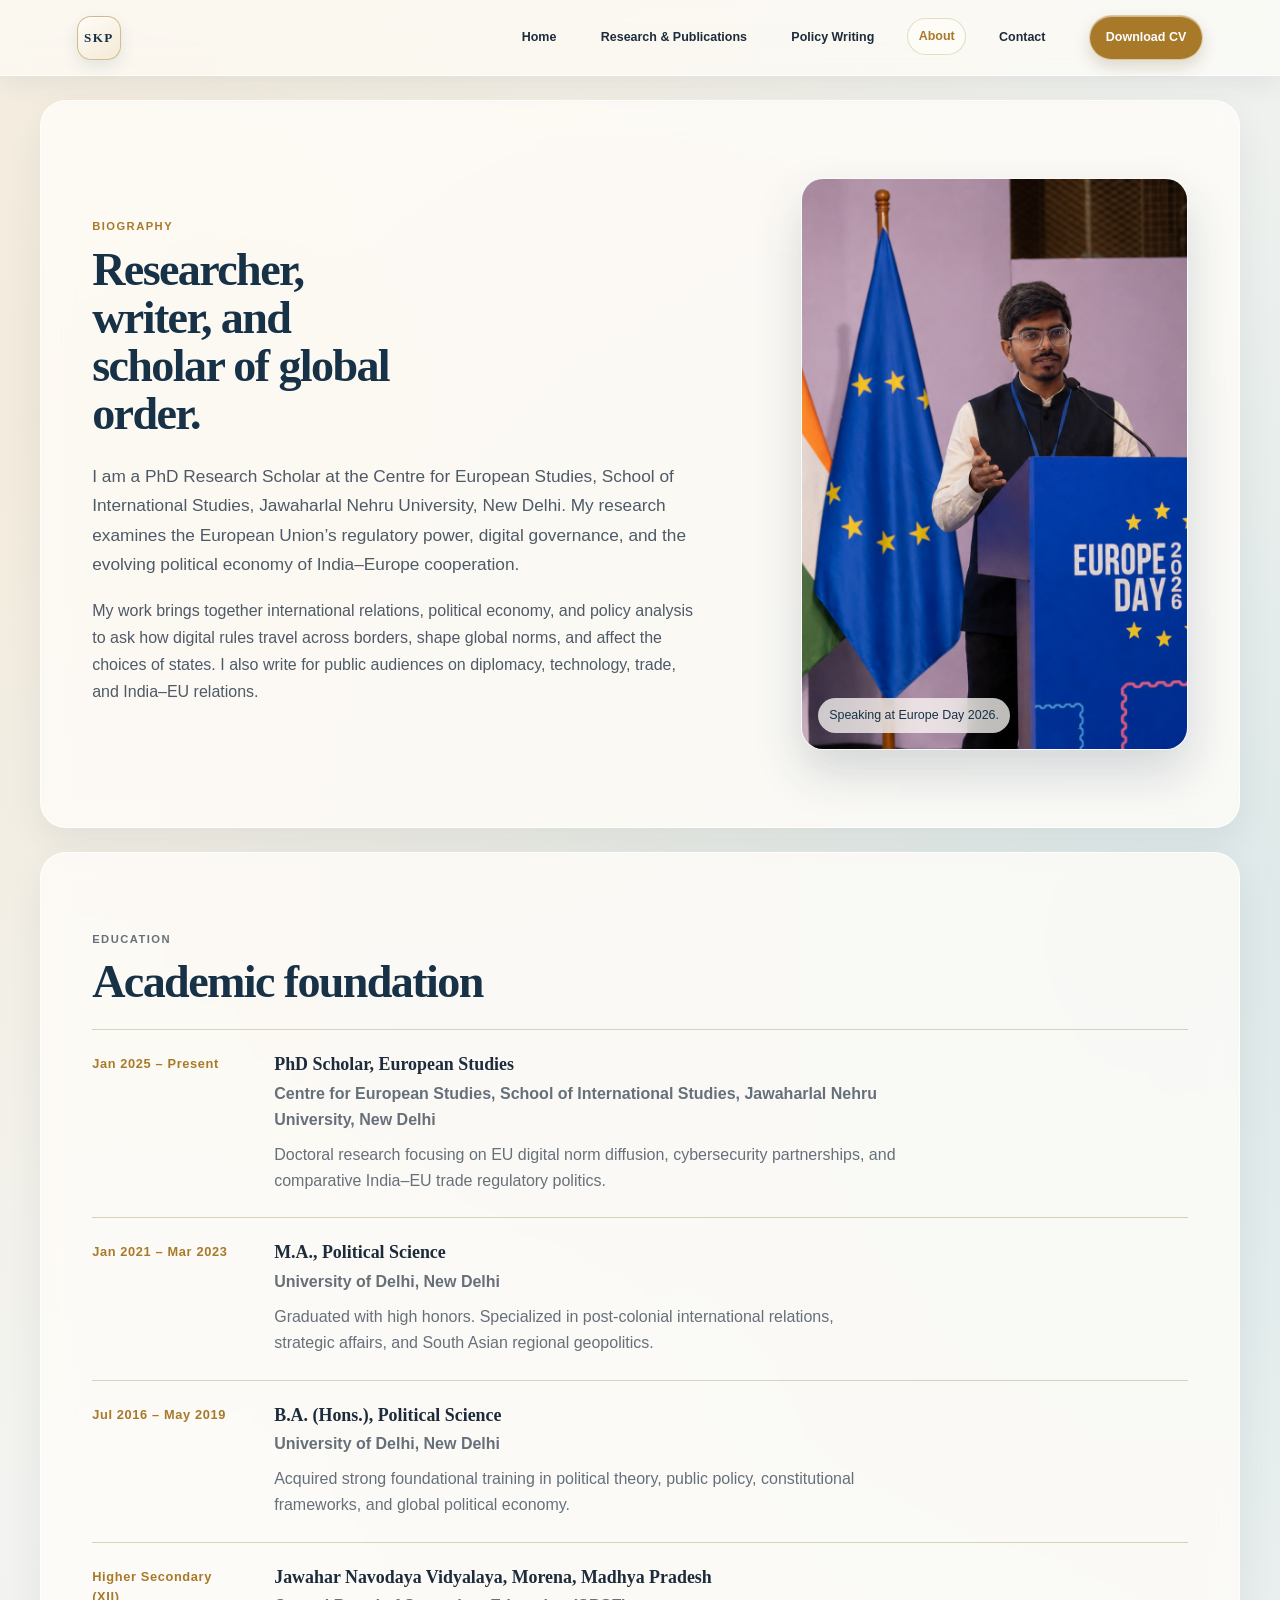
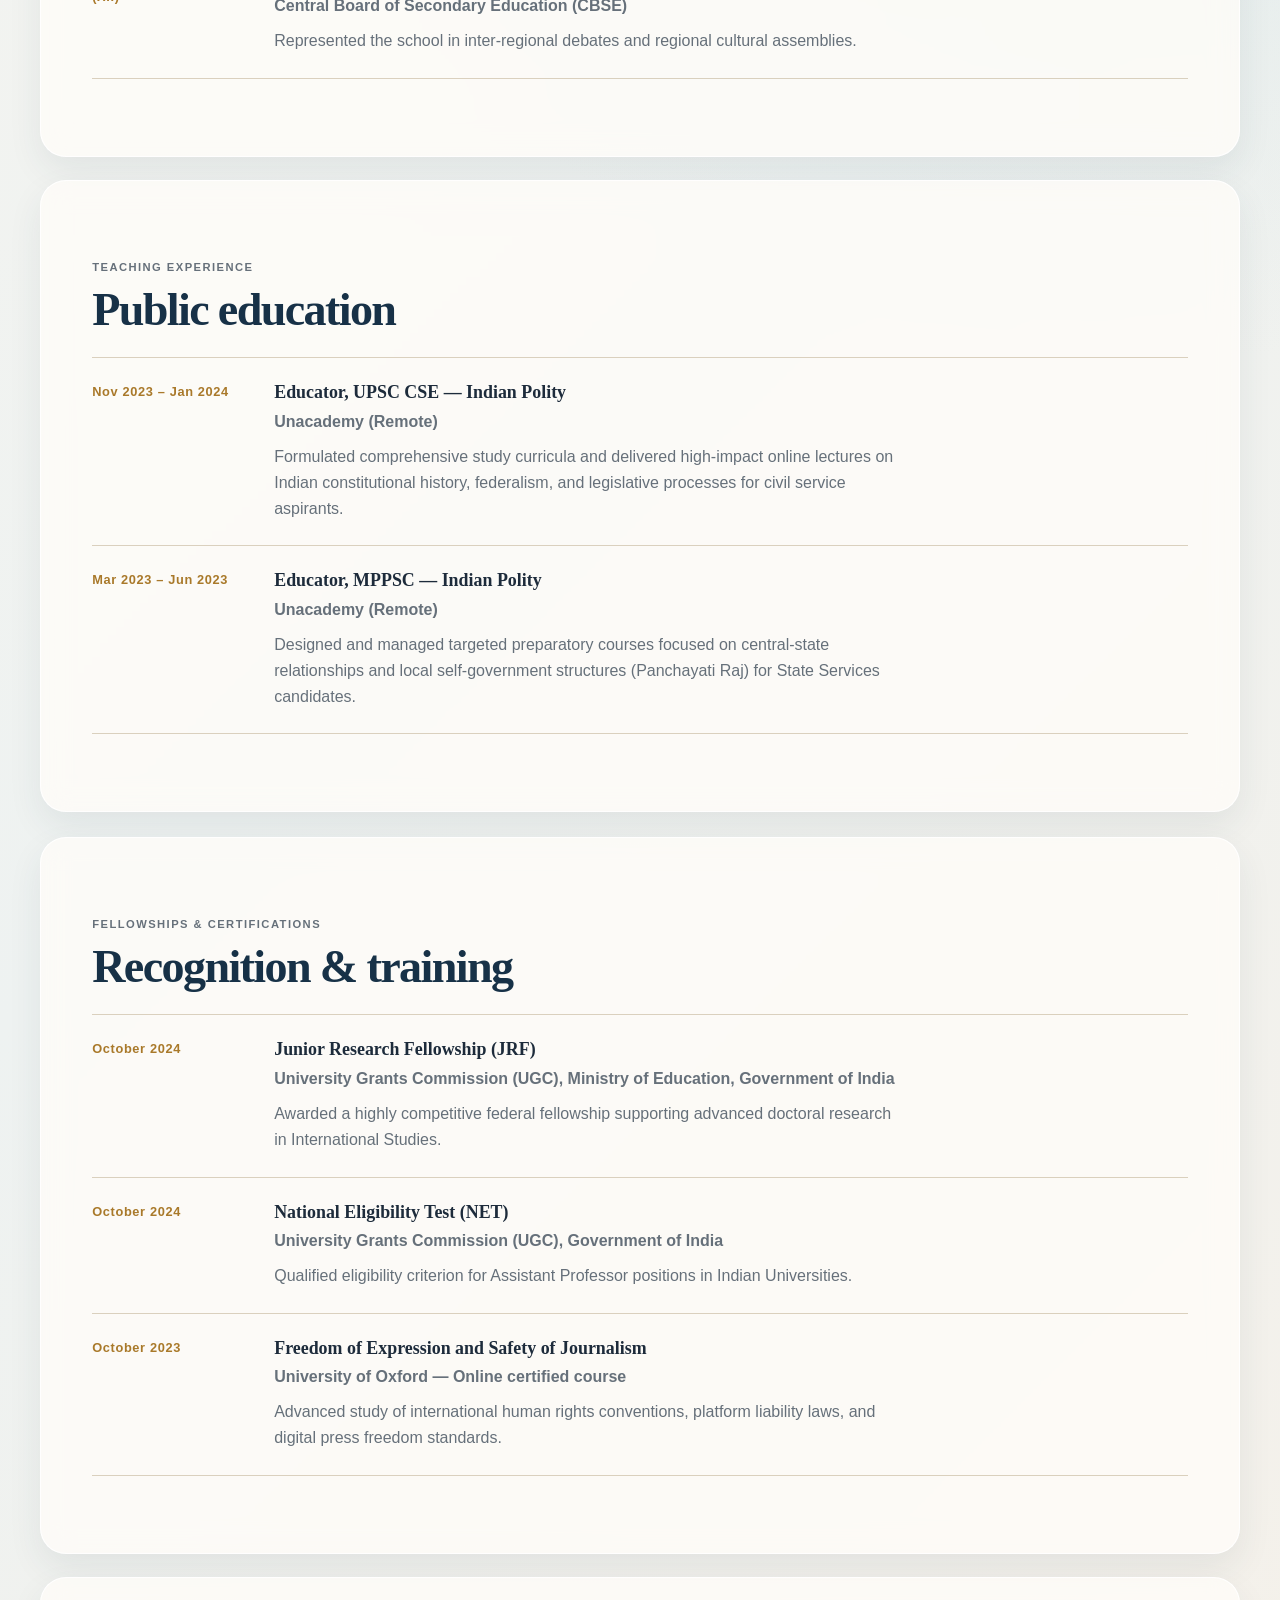
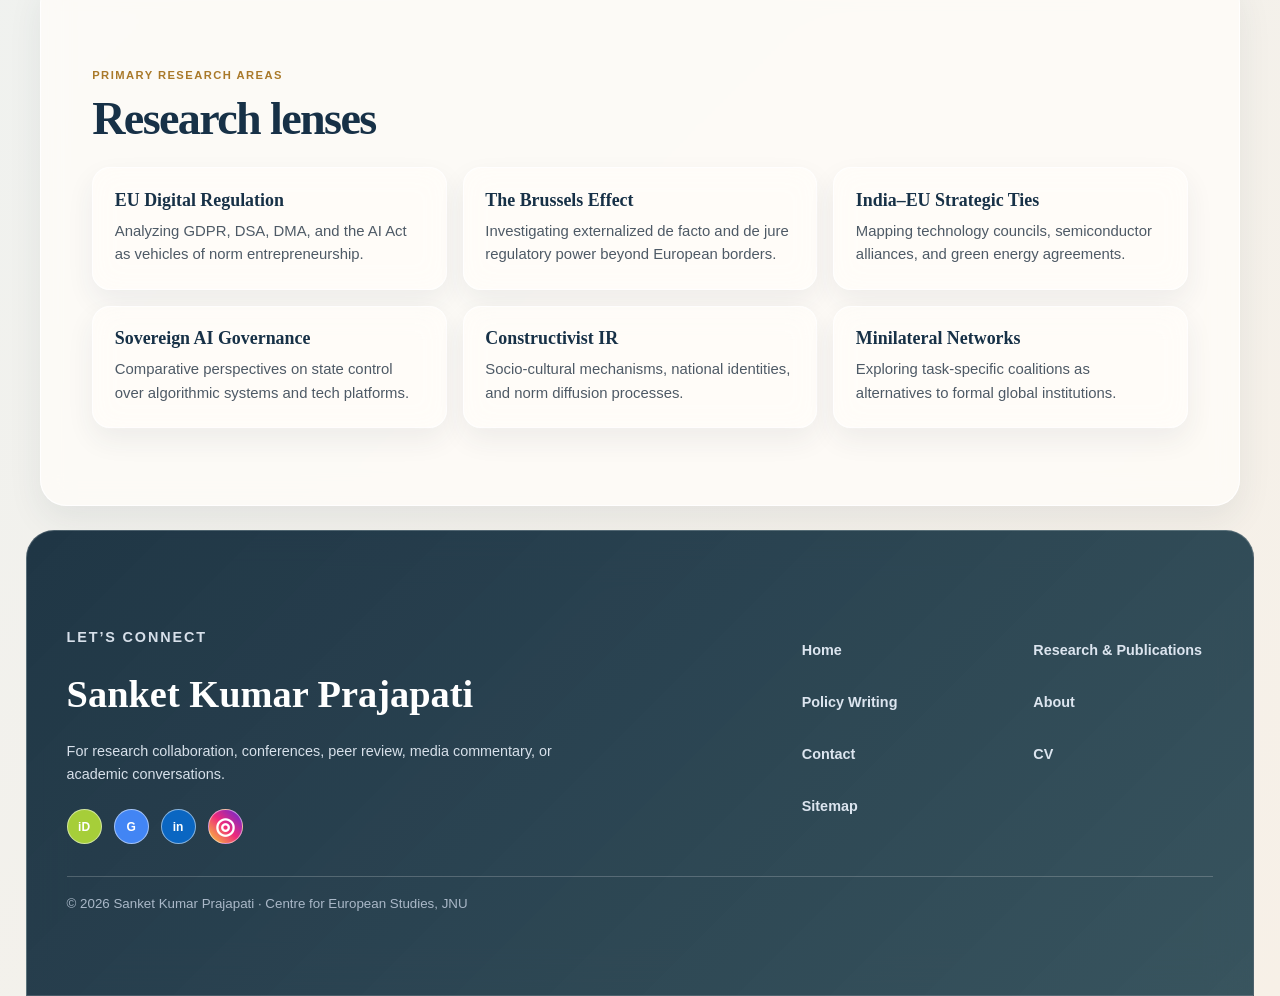
==== about.html @ c181a552 "Add files via upload" ====
<!doctype html>
<html lang="en"><head><meta charset="utf-8"><meta name="viewport" content="width=device-width,initial-scale=1"><title>About | Sanket Kumar Prajapati</title><meta name="description" content="Biography, education, teaching and fellowships of Sanket Kumar Prajapati, PhD Scholar at JNU."><link rel="stylesheet" href="styles.css"><link rel="stylesheet" href="enhancements.css"></head>
<body><header class="uni-nav"><a href="index.html" class="uni-brand brand-mark" aria-label="Sanket Kumar Prajapati home">SKP</a><nav><a href="index.html">Home</a><a href="research.html">Research &amp; Publications</a><a href="media.html">Policy Writing</a><a href="about.html" aria-current="page">About</a><a href="contact.html">Contact</a></nav><a class="gold-button" href="Sanket_Kumar_Prajapati_CV-3.docx">Download CV</a></header>
<main><section class="uni-section about-intro"><div><p class="eyebrow">Biography</p><h2>Researcher, writer, and scholar of global order.</h2><p class="lead">I am a PhD Research Scholar at the Centre for European Studies, School of International Studies, Jawaharlal Nehru University, New Delhi. My research examines the European Union’s regulatory power, digital governance, and the evolving political economy of India–Europe cooperation.</p><p>My work brings together international relations, political economy, and policy analysis to ask how digital rules travel across borders, shape global norms, and affect the choices of states. I also write for public audiences on diplomacy, technology, trade, and India–EU relations.</p></div><figure class="about-speaking-photo"><img src="assets/sanket-europe-day-2026.png" alt="Sanket Kumar Prajapati speaking at Europe Day 2026"><figcaption>Speaking at Europe Day 2026.</figcaption></figure></section>
<section class="uni-section cv-timeline"><p class="eyebrow">Education</p><h2>Academic foundation</h2><article><span>Jan 2025 – Present</span><div><h3>PhD Scholar, European Studies</h3><p><strong>Centre for European Studies, School of International Studies, Jawaharlal Nehru University, New Delhi</strong></p><p>Doctoral research focusing on EU digital norm diffusion, cybersecurity partnerships, and comparative India–EU trade regulatory politics.</p></div></article><article><span>Jan 2021 – Mar 2023</span><div><h3>M.A., Political Science</h3><p><strong>University of Delhi, New Delhi</strong></p><p>Graduated with high honors. Specialized in post-colonial international relations, strategic affairs, and South Asian regional geopolitics.</p></div></article><article><span>Jul 2016 – May 2019</span><div><h3>B.A. (Hons.), Political Science</h3><p><strong>University of Delhi, New Delhi</strong></p><p>Acquired strong foundational training in political theory, public policy, constitutional frameworks, and global political economy.</p></div></article><article><span>Higher Secondary (XII)</span><div><h3>Jawahar Navodaya Vidyalaya, Morena, Madhya Pradesh</h3><p><strong>Central Board of Secondary Education (CBSE)</strong></p><p>Represented the school in inter-regional debates and regional cultural assemblies.</p></div></article></section>
<section class="uni-section cv-timeline"><p class="eyebrow">Teaching experience</p><h2>Public education</h2><article><span>Nov 2023 – Jan 2024</span><div><h3>Educator, UPSC CSE — Indian Polity</h3><p><strong>Unacademy (Remote)</strong></p><p>Formulated comprehensive study curricula and delivered high-impact online lectures on Indian constitutional history, federalism, and legislative processes for civil service aspirants.</p></div></article><article><span>Mar 2023 – Jun 2023</span><div><h3>Educator, MPPSC — Indian Polity</h3><p><strong>Unacademy (Remote)</strong></p><p>Designed and managed targeted preparatory courses focused on central-state relationships and local self-government structures (Panchayati Raj) for State Services candidates.</p></div></article></section>
<section class="uni-section cv-timeline"><p class="eyebrow">Fellowships &amp; certifications</p><h2>Recognition &amp; training</h2><article><span>October 2024</span><div><h3>Junior Research Fellowship (JRF)</h3><p><strong>University Grants Commission (UGC), Ministry of Education, Government of India</strong></p><p>Awarded a highly competitive federal fellowship supporting advanced doctoral research in International Studies.</p></div></article><article><span>October 2024</span><div><h3>National Eligibility Test (NET)</h3><p><strong>University Grants Commission (UGC), Government of India</strong></p><p>Qualified eligibility criterion for Assistant Professor positions in Indian Universities.</p></div></article><article><span>October 2023</span><div><h3>Freedom of Expression and Safety of Journalism</h3><p><strong>University of Oxford — Online certified course</strong></p><p>Advanced study of international human rights conventions, platform liability laws, and digital press freedom standards.</p></div></article></section>
<section class="uni-section"><p class="eyebrow">Primary research areas</p><h2>Research lenses</h2><div class="research-area-grid"><article><h3>EU Digital Regulation</h3><p>Analyzing GDPR, DSA, DMA, and the AI Act as vehicles of norm entrepreneurship.</p></article><article><h3>The Brussels Effect</h3><p>Investigating externalized de facto and de jure regulatory power beyond European borders.</p></article><article><h3>India–EU Strategic Ties</h3><p>Mapping technology councils, semiconductor alliances, and green energy agreements.</p></article><article><h3>Sovereign AI Governance</h3><p>Comparative perspectives on state control over algorithmic systems and tech platforms.</p></article><article><h3>Constructivist IR</h3><p>Socio-cultural mechanisms, national identities, and norm diffusion processes.</p></article><article><h3>Minilateral Networks</h3><p>Exploring task-specific coalitions as alternatives to formal global institutions.</p></article></div></section></main>
<footer class="academic-footer"><div class="footer-layout"><div><p class="eyebrow">Let’s connect</p><h2>Sanket Kumar Prajapati</h2><p>For research collaboration, conferences, peer review, media commentary, or academic conversations.</p><div class="social-icons"><a class="orcid" href="https://orcid.org/0009-0006-2524-7685" aria-label="ORCID">iD</a><a class="scholar" href="https://scholar.google.com/citations?user=kN_yoHwAAAAJ&amp;hl=en" aria-label="Google Scholar">G</a><a class="linkedin" href="https://in.linkedin.com/in/sanketkumarprajapati" aria-label="LinkedIn">in</a><a class="instagram" href="https://www.instagram.com/sk26_sanket/" aria-label="Instagram">◎</a></div></div><nav class="footer-links"><a href="index.html">Home</a><a href="research.html">Research &amp; Publications</a><a href="media.html">Policy Writing</a><a href="about.html">About</a><a href="contact.html">Contact</a><a href="Sanket_Kumar_Prajapati_CV-3.docx">CV</a><a href="research.html#journal-articles">Sitemap</a></nav></div><small>© 2026 Sanket Kumar Prajapati · Centre for European Studies, JNU</small></footer>
</body></html>
---- styles.css ----
:root{--navy:#102742;--navy-deep:#0b1b2e;--ink:#15243a;--muted:#596575;--paper:#f5f5f2;--white:#fff;--gold:#b68a3d;--line:#d9d9d5}*{box-sizing:border-box}html{scroll-behavior:smooth}body{margin:0;background:var(--paper);color:var(--ink);font:16px/1.55 Inter,"Source Sans 3",Arial,sans-serif}a{color:inherit;text-decoration:none}.uni-nav{height:76px;padding:0 clamp(1.25rem,6vw,6rem);display:flex;align-items:center;gap:2rem;background:var(--navy);color:#fff}.uni-nav nav{display:flex;gap:1.35rem;margin-left:auto}.uni-nav nav a{font-size:.78rem;font-weight:700}.uni-nav nav a[aria-current=page],.uni-nav nav a:hover{color:#d6b873}.uni-brand{font:1.05rem Georgia,serif}.uni-brand b{color:#d6b873}.gold-button{display:inline-flex;align-items:center;justify-content:center;background:var(--gold);color:#fff!important;padding:.72rem 1rem;font-size:.78rem;font-weight:800;text-decoration:none}.uni-hero{min-height:580px;padding:clamp(3rem,8vw,7rem) clamp(1.25rem,11vw,12rem);display:flex;align-items:center;justify-content:flex-end;color:#fff;background-image:linear-gradient(90deg,rgba(10,27,46,.08) 0%,rgba(10,27,46,.24) 38%,rgba(10,27,46,.9) 63%,var(--navy) 100%),url('assets/sanket-hero-ui.png');background-position:left center;background-size:cover;background-repeat:no-repeat}.uni-hero-copy{width:min(47%,600px);margin-left:auto}.eyebrow{color:var(--gold);font-size:.68rem;font-weight:800;letter-spacing:.14em;text-transform:uppercase}.uni-hero h1,.uni-section h2,.academic-footer h2{font-family:Georgia,"Merriweather",serif}.uni-hero h1{font-size:clamp(3rem,7vw,6rem);line-height:.9;letter-spacing:-.06em;margin:.8rem 0}.uni-hero h1 em{color:#d6b873;font-weight:400}.uni-hero .role{color:#d9e4ed;font:1.25rem Georgia,serif;margin:0 0 1rem}.uni-hero-copy>p:last-of-type{font-size:1.06rem;line-height:1.7;color:#f1f4f7}.plain-link{align-self:center;margin-left:1rem;font-size:.84rem;font-weight:700}.priority-work{max-width:1200px;margin:-2.5rem auto 0;position:relative;z-index:2;display:grid;grid-template-columns:repeat(3,1fr);background:#fff;box-shadow:0 14px 35px rgba(16,39,66,.15)}.priority-work article{padding:1.6rem;border-right:1px solid #ddd}.priority-work article:last-child{border:0}.priority-work p{margin:0;color:var(--gold);font-size:.68rem;font-weight:800;text-transform:uppercase;letter-spacing:.1em}.priority-work h2{font:500 1.35rem/1.12 Georgia,serif;margin:.65rem 0}.priority-work span{display:block;color:var(--muted);font-size:.85rem}.priority-work a{display:inline-block;margin-top:1.1rem;color:var(--navy);font-size:.8rem;font-weight:800}.logo-strip{overflow:hidden;padding:3.5rem max(2rem,calc((100vw - 1200px)/2));background:#f4f2ec;border-bottom:1px solid var(--line)}.logo-track{display:flex;width:max-content;animation:logo-slide 28s linear infinite}.logo-track:hover,.news-scroll:hover,.writing-scroll:hover{animation-play-state:paused}.logo-set{display:flex;align-items:center;gap:4rem;padding-right:4rem}.logo-set img{display:block;width:155px;height:58px;object-fit:contain;background:#fff;padding:.5rem .8rem;filter:none}.logo-set img[src*="jansatta"]{object-fit:cover;object-position:center;height:58px}.uni-section{max-width:1200px;margin:auto;padding:6rem 2rem;border-bottom:1px solid var(--line)}.uni-section h2{font-size:clamp(2rem,4vw,3.3rem);line-height:1;margin:.6rem 0 1.5rem}.lead{max-width:65ch;font-size:1.05rem;line-height:1.75;color:var(--muted)}.research-profile,.research-layout{display:grid;grid-template-columns:minmax(250px,.85fr) minmax(0,1.15fr);gap:4rem;align-items:start}.profile-heading h2,.research-layout h2,.about-intro h2{max-width:13ch}.tags{display:flex;flex-wrap:wrap;gap:.5rem;margin-top:1.4rem}.tags span{padding:.45rem .7rem;background:#fff;border:1px solid var(--line);font-size:.78rem}.book-feature{display:grid;grid-template-columns:minmax(260px,390px) minmax(0,1fr);gap:clamp(3rem,8vw,10rem);align-items:center;padding:6rem max(2rem,calc((100vw - 1200px)/2));background:#143c35;color:#fbf7ed}.book-feature img{width:100%;max-height:610px;object-fit:cover;box-shadow:0 22px 40px rgba(0,0,0,.35)}.book-feature h2{font:400 clamp(3.4rem,7vw,7rem)/.85 Georgia,serif;letter-spacing:-.06em;margin:.7rem 0 1.1rem}.book-feature p:not(.eyebrow){max-width:640px;color:#dbe5de;font-size:1.05rem;line-height:1.7}.book-feature .book-subtitle{font:italic 1.6rem/1.3 Georgia,serif;color:#dfbb68}.impact-band{padding:5rem max(2rem,calc((100vw - 1200px)/2));background:var(--navy);color:#fff}.impact-band>div{display:grid;grid-template-columns:repeat(4,auto 1fr);gap:.3rem 1.1rem;align-items:baseline;margin-top:1.7rem}.impact-band strong{font:400 3rem Georgia,serif;color:#d6b873}.impact-band span{font-size:.82rem;color:#dce5ef}.impact-band small{display:block;margin-top:1rem;color:#aab8c8}.news{border-top:1px solid var(--line)}.news p{padding:1rem 0;border-bottom:1px solid var(--line);margin:0;color:#536172}.news b,.news-scroll b{color:var(--gold);font-size:.76rem;letter-spacing:.08em;text-transform:uppercase}.news-scroll{display:flex;gap:5rem;overflow:hidden;white-space:nowrap;animation:news-slide 36s linear infinite;border-top:1px solid var(--line);border-bottom:1px solid var(--line)}.news-scroll>div{display:flex;gap:4rem;flex:none}.news-scroll p{padding:1.2rem 0;margin:0;color:#536172}.writing-grid{display:grid;grid-template-columns:repeat(3,1fr);gap:1.2rem}.writing-grid a{display:block;background:#fff;color:var(--ink);padding-bottom:1.2rem}.writing-grid img{width:100%;height:185px;object-fit:cover}.writing-grid small{display:block;margin:1rem 1rem 0;color:var(--gold);font-size:.68rem;font-weight:800;text-transform:uppercase}.writing-grid h3{font:500 1.25rem/1.15 Georgia,serif;margin:.45rem 1rem 1.2rem}.writing-grid>a span{display:block;margin:0 1rem;color:#a67524;font-size:.78rem;font-weight:800}.writing-scroll{display:flex;gap:1.2rem;overflow:hidden;animation:writing-slide 45s linear infinite}.writing-scroll>.writing-grid{min-width:calc(100vw - max(4rem,calc((100vw - 1200px))));flex:none}.research-cards,.experience-grid{display:grid;grid-template-columns:repeat(4,1fr);gap:1rem}.research-cards article,.experience-grid article{padding:1.5rem;background:#fff;border-top:3px solid var(--gold);box-shadow:0 5px 14px rgba(16,39,66,.07)}.research-cards h3,.experience-grid strong{font:600 1.08rem Georgia,serif}.research-cards p,.experience-grid p{color:var(--muted);line-height:1.55}.research-layout h3{margin:2rem 0 .8rem}.publication{padding:2.1rem 0;border-top:1px solid #bbc3cb}.publication:last-child{border-bottom:1px solid #bbc3cb}.publication h3{font:500 clamp(1.35rem,2.5vw,2rem)/1.18 Georgia,serif;margin:.3rem 0 .7rem;color:var(--navy)}.pub-type{margin:0;color:#a67524;font-size:.72rem;font-weight:800;letter-spacing:.11em;text-transform:uppercase}.publication-meta{font-weight:700;color:#384c61}.publication p{line-height:1.6}.publication a{color:#0d5771;font-weight:800}.publication summary{cursor:pointer;color:var(--navy);font-weight:800}.publication details p{max-width:75ch;color:#526171}.citation-copy{margin-top:.7rem;padding:.62rem .9rem;border:1px solid var(--navy);background:transparent;color:var(--navy);font:800 .72rem Inter,Arial,sans-serif;letter-spacing:.06em;text-transform:uppercase;cursor:pointer}.citation-copy:hover{background:var(--navy);color:#fff}.invitation{padding:4.5rem max(2rem,calc((100vw - 1200px)/2));background:var(--navy);color:#fff}.invitation h2{max-width:750px;font:400 clamp(2.1rem,4vw,4rem)/1 Georgia,serif;margin:.5rem 0 1.6rem}.media-portfolio .writing-grid a{border:1px solid #d8dfe6}.about-intro{display:grid;grid-template-columns:1.25fr .75fr;gap:4rem;align-items:center}.about-intro img{width:100%;height:420px;object-fit:cover;object-position:32% center;background:var(--navy)}.about-intro p:not(.eyebrow){max-width:68ch;color:var(--muted);line-height:1.7}.academic-footer{padding:5rem max(2rem,calc((100vw - 1200px)/2));background:var(--navy-deep);color:#fff}.academic-footer h2{font-size:2.2rem;margin:.5rem 0}.academic-footer p{max-width:65ch;color:#d7e0ea}.academic-footer a{color:#d6b873}.academic-footer small{display:block;margin-top:2rem;padding-top:1rem;border-top:1px solid rgba(255,255,255,.2);color:#aab8c8}.footer-layout{display:flex;justify-content:space-between;gap:5rem}.footer-layout>div{max-width:600px}.footer-links{display:grid;grid-template-columns:repeat(2,minmax(120px,1fr));gap:.7rem 2.5rem;align-content:start;padding-top:1.2rem}.footer-links a{font-weight:700;color:#dce5ef}.social-icons{display:flex;gap:.75rem;margin-top:1.4rem}.social-icons a{display:grid;place-items:center;width:35px;height:35px;border:1px solid rgba(255,255,255,.5);border-radius:50%;font:800 .75rem/1 Arial,sans-serif;color:#fff;text-decoration:none}.social-icons .orcid{background:#a6ce39}.social-icons .scholar{background:#4285f4}.social-icons .linkedin{background:#0a66c2}.social-icons .instagram{background:linear-gradient(45deg,#f9ce34,#ee2a7b,#6228d7);font-size:1.45rem}@keyframes logo-slide{to{transform:translateX(-50%)}}@keyframes news-slide{to{transform:translateX(-50%)}}@keyframes writing-slide{to{transform:translateX(-50%)}}@media(max-width:760px){.uni-nav{padding:0 1rem}.uni-nav nav{display:none}.uni-nav .gold-button{margin-left:auto}.uni-hero{min-height:650px;padding:3rem 1.5rem;background-position:22% center;background-image:linear-gradient(90deg,rgba(10,27,46,.4),rgba(10,27,46,.88)),url('assets/sanket-hero-ui.png')}.uni-hero-copy{width:100%;margin:0}.uni-hero h1{font-size:3.2rem}.priority-work{margin:0;display:block}.priority-work article{border-right:0;border-bottom:1px solid #ddd}.logo-strip{padding:2.5rem 1.5rem}.logo-set{gap:2.2rem;padding-right:2.2rem}.logo-set img{width:130px}.uni-section{padding:4rem 1.5rem}.research-profile,.research-layout,.about-intro{grid-template-columns:1fr;gap:2rem}.book-feature{grid-template-columns:1fr;padding:4rem 1.5rem;gap:2.5rem}.book-feature img{max-height:500px;width:min(320px,100%)}.book-feature h2{font-size:3.6rem}.impact-band{padding:4rem 1.5rem}.impact-band>div{grid-template-columns:auto 1fr;gap:.5rem 1rem}.writing-scroll>.writing-grid{min-width:900px}.writing-grid{grid-template-columns:repeat(3,280px)}.news-scroll{gap:2rem}.news-scroll>div{gap:2rem}.research-cards,.experience-grid{grid-template-columns:1fr}.footer-layout{display:block}.footer-links{margin-top:2rem}.about-intro img{height:330px;object-position:32% center}.plain-link{display:none}}
---- enhancements.css ----
/* Warm academic palette and restrained motion */
:root{--paper:#f4f0e8;--white:#fffdf8;--ink:#1d2b3b;--muted:#66707a;--line:#ddd5c8;--navy:#183247;--navy-deep:#102433;--gold:#a9792a}
body{background:var(--paper);color:var(--ink)}
.uni-nav{background:rgba(255,253,248,.92);color:var(--ink);border-bottom:1px solid var(--line);backdrop-filter:blur(12px);position:sticky;top:0;z-index:30}.uni-brand b,.uni-nav nav a[aria-current=page],.uni-nav nav a:hover{color:var(--gold)}
.uni-hero{min-height:650px;background:radial-gradient(circle at 82% 38%,#fffdf8 0,#eee6d9 31%,#f4f0e8 69%)!important;color:var(--ink)}
.uni-hero h1{color:var(--ink)}.uni-hero h1 em{color:var(--gold)}.uni-hero .role,.uni-hero-copy>p:last-of-type{color:var(--muted)}
.hero-portrait-source{right:-1%!important;width:min(68vw,960px)!important;height:112%!important;filter:drop-shadow(0 22px 23px rgba(21,36,58,.18))}
.gold-button{background:var(--gold)}.gold-button:hover{transform:translateY(-2px);box-shadow:0 10px 18px rgba(126,87,31,.22)}
.priority-work{background:var(--white);border:1px solid var(--line);box-shadow:0 18px 45px rgba(42,54,61,.11)}.priority-work article{transition:background .25s ease,transform .25s ease}.priority-work article:hover{background:#fbf7ef;transform:translateY(-4px)}
.logo-strip{background:#eee8dd}.uni-section{border-color:var(--line)}.tags span,.research-cards article,.experience-grid article,.writing-grid a{background:var(--white)}
.book-feature{background:#254537}.impact-band,.invitation{background:#28465a}.academic-footer{background:#172d3d}
.writing-grid a{transition:transform .3s ease,box-shadow .3s ease}.writing-grid a:hover{transform:translateY(-7px);box-shadow:0 18px 35px rgba(27,41,52,.16)}.writing-grid img{transition:transform .45s ease}.writing-grid a:hover img{transform:scale(1.035)}
.uni-nav{animation:slideDown .7s both}.uni-hero-copy{animation:riseIn .9s .15s both}.hero-portrait-source{animation:portraitIn 1s .15s both}.priority-work article{animation:riseIn .75s both}.priority-work article:nth-child(2){animation-delay:.12s}.priority-work article:nth-child(3){animation-delay:.24s}.uni-section,.book-feature,.impact-band{animation:riseIn .7s both;animation-timeline:view();animation-range:entry 8% cover 25%}
@keyframes slideDown{from{opacity:0;transform:translateY(-14px)}to{opacity:1;transform:translateY(0)}}@keyframes riseIn{from{opacity:0;transform:translateY(22px)}to{opacity:1;transform:translateY(0)}}@keyframes portraitIn{from{opacity:0;transform:translate(40px,20px)}to{opacity:1;transform:translate(0,0)}}
@media(max-width:760px){.uni-nav{background:rgba(255,253,248,.96)}.uni-hero{min-height:650px;background:linear-gradient(90deg,rgba(244,240,232,.97),rgba(244,240,232,.63)),#f4f0e8!important}.hero-portrait-source{right:-26%!important;width:132vw!important;height:100%!important;opacity:.48}.uni-hero-copy{max-width:90%}.uni-section,.book-feature,.impact-band{animation-timeline:auto;animation-range:normal}}
@media(prefers-reduced-motion:reduce){*,*::before,*::after{animation-duration:.01ms!important;animation-iteration-count:1!important;scroll-behavior:auto!important;transition-duration:.01ms!important}}

/* Homepage research updates: vertical continuous news reel. */
.news-scroll{display:block!important;position:relative;height:3.9rem;overflow:hidden;white-space:nowrap;animation:none!important;border-top:1px solid var(--line);border-bottom:1px solid var(--line)}.news-scroll>div{position:absolute;left:0;width:100%;display:block!important;animation:vertical-news 36s linear infinite}.news-scroll>div:first-child{top:0}.news-scroll>div:nth-child(2){top:23.4rem}.news-scroll p{height:3.9rem;display:flex;align-items:center;gap:.35rem;padding:0!important;margin:0!important;overflow:hidden;text-overflow:ellipsis}.news-scroll:hover>div{animation-play-state:paused}@keyframes vertical-news{to{transform:translateY(-23.4rem)}}

/* Four latest articles move as one seamless media-writing carousel. */
.writing-scroll{display:block!important;overflow:hidden;animation:none!important}.writing-track{display:flex;gap:1.2rem;width:max-content;animation:media-carousel 46s linear infinite}.writing-scroll:hover .writing-track{animation-play-state:paused}.writing-track .writing-grid{width:min(1200px,calc(100vw - 4rem));min-width:0!important;grid-template-columns:repeat(4,minmax(0,1fr));flex:none}@keyframes media-carousel{to{transform:translateX(calc(-50% - .6rem))}}@media(max-width:760px){.writing-track .writing-grid{width:1180px;grid-template-columns:repeat(4,280px)}}

/* Liquid glass, fuller news rail, and responsive editorial layouts. */
.uni-section,.priority-work,.research-cards article,.experience-grid article,.writing-grid a,.publication{background:rgba(255,253,248,.62);backdrop-filter:blur(14px);-webkit-backdrop-filter:blur(14px)}.priority-work,.research-cards article,.experience-grid article,.writing-grid a{border-color:rgba(190,173,143,.45)}.uni-section{border-color:rgba(190,173,143,.42)}.news-scroll{height:19.5rem!important;background:rgba(255,253,248,.42);border-radius:18px}.news-scroll>div:nth-child(2){top:23.4rem}.news-scroll p{height:3.9rem}.writing-track .writing-grid{width:1848px;grid-template-columns:repeat(6,290px)}.writing-track{animation-duration:64s}.about-speaking-photo{margin:0;position:relative;overflow:hidden;border-radius:22px;background:#dce4e3;box-shadow:0 22px 48px rgba(24,50,71,.17)}.about-speaking-photo img{display:block;width:100%;height:570px;object-fit:cover;object-position:center}.about-speaking-photo figcaption{position:absolute;left:1rem;bottom:1rem;padding:.45rem .7rem;border-radius:999px;background:rgba(255,253,248,.75);backdrop-filter:blur(12px);font-size:.78rem;color:#183247}.cv-timeline article{display:grid;grid-template-columns:150px 1fr;gap:2rem;padding:1.5rem 0;border-top:1px solid rgba(190,173,143,.55)}.cv-timeline article:last-child{border-bottom:1px solid rgba(190,173,143,.55)}.cv-timeline article>span{font-weight:800;color:var(--gold);font-size:.8rem;letter-spacing:.05em}.cv-timeline h3{font:600 1.25rem Georgia,serif;margin:0 0 .35rem}.cv-timeline p{max-width:70ch;margin:0;color:var(--muted)}
@media(max-width:1024px){.uni-nav{gap:1rem;padding:0 2rem}.uni-nav nav{gap:.75rem}.uni-nav nav a{font-size:.7rem}.uni-section{padding:4.5rem 2rem}.about-intro{grid-template-columns:1fr 1fr;gap:2.5rem}.about-speaking-photo img{height:480px}.research-cards,.experience-grid{grid-template-columns:repeat(2,1fr)}.writing-track .writing-grid{width:1848px;grid-template-columns:repeat(6,290px)}}
@media(max-width:760px){.news-scroll{height:15.6rem!important}.news-scroll p{font-size:.86rem}.writing-track .writing-grid{width:1788px;grid-template-columns:repeat(6,280px)}.about-speaking-photo img{height:420px}.cv-timeline article{grid-template-columns:1fr;gap:.35rem}.research-cards,.experience-grid{grid-template-columns:1fr}.uni-nav .gold-button{padding:.58rem .7rem;font-size:.68rem}}

/* Site-wide liquid glass system. */
body{background:radial-gradient(circle at 6% 9%,rgba(232,205,159,.38),transparent 27%),radial-gradient(circle at 93% 24%,rgba(167,205,211,.35),transparent 32%),linear-gradient(135deg,#f7f4ee 0%,#e9eef0 48%,#f6efe4 100%);background-attachment:fixed}.uni-nav{background:rgba(255,253,248,.62);border-bottom:1px solid rgba(255,255,255,.82);box-shadow:0 8px 28px rgba(30,51,68,.08)}.uni-section{margin-top:1.5rem;margin-bottom:1.5rem;padding:clamp(3rem,6vw,5.5rem) clamp(1.5rem,4vw,4rem);background:rgba(255,253,248,.45);border:1px solid rgba(255,255,255,.72);border-radius:26px;box-shadow:0 18px 45px rgba(37,61,75,.08)}.uni-section+.uni-section{margin-top:0}.uni-hero{margin:1rem clamp(.8rem,2vw,2rem) 0;min-height:620px;border:1px solid rgba(255,255,255,.85);border-radius:30px;box-shadow:0 22px 48px rgba(33,55,70,.13)}.priority-work{margin:-3rem clamp(1.4rem,10vw,12rem) 1.5rem;max-width:none;border-radius:22px;overflow:hidden;background:rgba(255,253,248,.66);border:1px solid rgba(255,255,255,.85);backdrop-filter:blur(18px);-webkit-backdrop-filter:blur(18px)}.priority-work article{background:transparent}.logo-strip,.impact-band,.book-feature,.invitation{margin:1.5rem clamp(.8rem,2vw,2rem);border-radius:26px;border:1px solid rgba(255,255,255,.54);box-shadow:0 18px 42px rgba(37,61,75,.11)}.logo-strip{background:rgba(255,253,248,.52);backdrop-filter:blur(18px);-webkit-backdrop-filter:blur(18px)}.impact-band,.invitation{background:linear-gradient(135deg,rgba(26,57,76,.92),rgba(46,82,94,.78));backdrop-filter:blur(20px);-webkit-backdrop-filter:blur(20px)}.book-feature{background:linear-gradient(135deg,rgba(30,70,58,.94),rgba(52,94,77,.78));backdrop-filter:blur(20px);-webkit-backdrop-filter:blur(20px)}.research-cards article,.experience-grid article,.writing-grid a{border:1px solid rgba(255,255,255,.75);border-radius:18px;overflow:hidden;box-shadow:0 12px 30px rgba(37,61,75,.09)}.publication{border-color:rgba(184,164,127,.42)}.news-scroll{border:1px solid rgba(255,255,255,.85);box-shadow:inset 0 1px 0 rgba(255,255,255,.65),0 10px 24px rgba(34,54,68,.06)}.academic-footer{margin:1.5rem clamp(.8rem,2vw,2rem) 0;border-radius:28px 28px 0 0;border:1px solid rgba(255,255,255,.18);background:linear-gradient(135deg,rgba(19,43,60,.95),rgba(30,62,75,.88));backdrop-filter:blur(22px);-webkit-backdrop-filter:blur(22px)}.about-speaking-photo{border:1px solid rgba(255,255,255,.8)}
@media(max-width:760px){.uni-section{margin:1rem .7rem;padding:3rem 1.3rem;border-radius:20px}.uni-hero{margin:.7rem .7rem 0;border-radius:22px;min-height:620px}.priority-work{margin:-1.5rem .7rem 1rem;border-radius:18px}.logo-strip,.impact-band,.book-feature,.invitation{margin:1rem .7rem;border-radius:20px}.academic-footer{margin:1rem .7rem 0;border-radius:22px 22px 0 0}}

/* Glass components for impact, outlet marquees, navigation and actions. */
.impact-band{padding:3.3rem max(1.5rem,calc((100vw - 1200px)/2))}.impact-cards{display:grid;grid-template-columns:repeat(4,1fr);gap:1rem;margin-top:1.4rem}.impact-cards article{min-height:145px;display:flex;flex-direction:column;justify-content:flex-end;padding:1.25rem;border:1px solid rgba(255,255,255,.32);border-radius:18px;background:linear-gradient(145deg,rgba(255,255,255,.2),rgba(255,255,255,.06));box-shadow:inset 0 1px 0 rgba(255,255,255,.34),0 12px 25px rgba(6,22,34,.14);backdrop-filter:blur(18px);-webkit-backdrop-filter:blur(18px);transition:transform .25s ease,background .25s ease}.impact-cards article:hover{transform:translateY(-5px);background:linear-gradient(145deg,rgba(255,255,255,.3),rgba(255,255,255,.1))}.impact-cards strong{font:400 3rem Georgia,serif;color:#f0d089}.impact-cards span{color:#edf3f2;font-size:.82rem}.logo-set img{border:1px solid rgba(255,255,255,.95)!important;border-radius:14px;background:rgba(255,253,248,.72)!important;box-shadow:inset 0 1px 0 rgba(255,255,255,.88),0 8px 18px rgba(38,56,65,.1);backdrop-filter:blur(12px);-webkit-backdrop-filter:blur(12px);transition:transform .25s ease,box-shadow .25s ease}.logo-set img:hover{transform:translateY(-4px) scale(1.03);box-shadow:inset 0 1px 0 rgba(255,255,255,.95),0 15px 26px rgba(38,56,65,.16)}.uni-nav nav a,.footer-links a,.plain-link{padding:.48rem .65rem;border:1px solid transparent;border-radius:999px;transition:background .25s ease,border-color .25s ease,transform .25s ease}.uni-nav nav a:hover,.uni-nav nav a[aria-current=page],.footer-links a:hover,.plain-link:hover{border-color:rgba(184,151,90,.32);background:rgba(255,253,248,.56);transform:translateY(-1px)}.gold-button,.citation-copy{border:1px solid rgba(255,255,255,.58);border-radius:999px;box-shadow:inset 0 1px 0 rgba(255,255,255,.46),0 7px 16px rgba(89,65,24,.18);backdrop-filter:blur(12px);-webkit-backdrop-filter:blur(12px);transition:transform .22s ease,box-shadow .22s ease,background .22s ease}.citation-copy{background:rgba(255,253,248,.58);color:var(--navy);border-color:rgba(24,50,71,.22)}.citation-copy:hover{background:rgba(24,50,71,.9);box-shadow:0 10px 20px rgba(24,50,71,.2)}
@media(max-width:760px){.impact-cards{grid-template-columns:repeat(2,1fr);gap:.7rem}.impact-cards article{min-height:112px;padding:1rem}.impact-cards strong{font-size:2.3rem}.uni-nav nav a{padding:.35rem}.footer-links a{padding:.25rem 0;border:0;border-radius:0}}

/* Let the Research Impact cards use the full glass panel width. */
.impact-band{padding:3.3rem clamp(1.5rem,4vw,6rem)}.impact-cards{width:100%;grid-template-columns:repeat(4,minmax(0,1fr))}.impact-cards article{width:100%}

/* Override the legacy impact grid so number and label remain together. */
.impact-band>.impact-cards{display:grid;grid-template-columns:repeat(4,minmax(0,1fr));gap:1rem;align-items:stretch}

.impact-cards article{align-items:center!important;justify-content:center!important;text-align:center;gap:.45rem}.impact-cards strong{font-size:clamp(3.2rem,5vw,5.4rem)!important;font-weight:700!important;line-height:.9}.impact-cards span{font-size:clamp(.82rem,1.2vw,1rem)!important;font-weight:800;letter-spacing:.04em;text-transform:uppercase}

/* A taller editorial hero gives the full portrait enough room to breathe. */
.uni-hero{min-height:clamp(620px,68vh,740px)}.hero-portrait-source{height:112%!important;width:min(68vw,960px)!important}.uni-hero-copy{padding-bottom:1rem}@media(max-width:1024px){.uni-hero{min-height:640px}.hero-portrait-source{width:min(72vw,850px)!important}}@media(max-width:760px){.uni-hero{min-height:600px}.hero-portrait-source{height:100%!important;width:132vw!important}.uni-hero-copy{padding-bottom:0}}

/* Rebalance the hero: a stronger portrait with its head aligned to the academic line. */
.uni-hero h1{font-size:clamp(2.7rem,5.4vw,5.15rem)}.hero-portrait-source{right:-2%!important;width:min(76vw,1080px)!important;height:112%!important;object-position:center bottom!important}.uni-hero-copy{transform:translateY(-.4rem)}@media(max-width:1024px){.hero-portrait-source{right:-7%!important;width:min(82vw,980px)!important}}@media(max-width:760px){.uni-hero h1{font-size:3.1rem}.hero-portrait-source{right:-28%!important;width:136vw!important}.uni-hero-copy{transform:none}}

/* Desktop scroll-stack: glass panels rise over one another as the page advances. */
@media(min-width:1025px){main>section:not(.uni-hero){position:sticky;top:88px;isolation:isolate;will-change:transform;transition:transform .45s cubic-bezier(.22,1,.36,1),box-shadow .45s ease}main>section:not(.uni-hero):hover{transform:translateY(-3px);box-shadow:0 28px 62px rgba(30,51,68,.17)}main>section:nth-of-type(2){z-index:2}main>section:nth-of-type(3){z-index:3}main>section:nth-of-type(4){z-index:4}main>section:nth-of-type(5){z-index:5}main>section:nth-of-type(6){z-index:6}main>section:nth-of-type(7){z-index:7}main>section:nth-of-type(8){z-index:8}main>section:nth-of-type(9){z-index:9}.academic-footer{position:relative;z-index:20}}

/* Long-form sections must complete their natural scroll before the next appears. */
@media(min-width:1025px){main>section:not(.uni-hero){position:relative!important;top:auto!important;z-index:auto!important;transform:none!important;transition:box-shadow .35s ease,background .35s ease}main>section:not(.uni-hero):hover{box-shadow:0 22px 48px rgba(30,51,68,.13)}}

/* Higher-contrast, calmer glass for extended reading. */
body{background:radial-gradient(circle at 8% 9%,rgba(229,204,161,.26),transparent 28%),radial-gradient(circle at 91% 22%,rgba(165,202,207,.24),transparent 30%),linear-gradient(135deg,#f8f5ef 0%,#eef2f1 48%,#f7f0e7 100%)}.uni-section{background:rgba(255,253,249,.78);border-color:rgba(255,255,255,.92);box-shadow:0 14px 34px rgba(37,61,75,.08)}.research-cards article,.experience-grid article,.writing-grid a{background:rgba(255,253,249,.86)}.priority-work{background:rgba(255,253,249,.82)}.logo-strip{background:rgba(255,253,249,.76)}.lead,.publication p,.research-cards p,.experience-grid p,.about-intro p:not(.eyebrow){color:#4e5a66}.uni-section h2,.publication h3,.writing-grid h3{color:#173147}.news-scroll{background:rgba(255,253,249,.72)}.impact-band{background:linear-gradient(135deg,rgba(23,55,75,.96),rgba(42,79,93,.91))}.book-feature{background:linear-gradient(135deg,rgba(29,68,57,.96),rgba(47,89,70,.92))}.invitation{background:linear-gradient(135deg,rgba(24,54,74,.96),rgba(44,81,94,.91))}

/* Contact page */
.contact-hero,.contact-layout{max-width:1200px;margin:1.5rem auto;padding:clamp(2rem,5vw,5rem);border:1px solid rgba(255,255,255,.88);border-radius:28px;background:rgba(255,253,249,.62);box-shadow:0 18px 45px rgba(37,61,75,.1);backdrop-filter:blur(18px);-webkit-backdrop-filter:blur(18px)}.contact-hero{display:grid;grid-template-columns:1.3fr .7fr;gap:4rem;align-items:end;min-height:430px;background:linear-gradient(130deg,rgba(255,253,249,.86),rgba(230,239,236,.54))}.contact-hero h1{max-width:13ch;margin:.6rem 0 1.2rem;font:400 clamp(3rem,6vw,6rem)/.92 Georgia,serif;letter-spacing:-.06em;color:#173147}.contact-hero>div>p:not(.eyebrow){max-width:58ch;color:#4e5a66;font-size:1.05rem;line-height:1.7}.contact-hero aside{padding:1.7rem;border:1px solid rgba(255,255,255,.84);border-radius:20px;background:rgba(255,255,255,.42);box-shadow:inset 0 1px 0 rgba(255,255,255,.9)}.contact-hero aside h2{font:500 1.5rem/1.12 Georgia,serif;margin:.55rem 0}.contact-hero aside p:not(.eyebrow){color:#55636e}.contact-layout{display:grid;grid-template-columns:.85fr 1.15fr;gap:3rem;align-items:start;background:transparent;border:0;box-shadow:none;backdrop-filter:none;padding:0}.contact-details,.contact-form{padding:clamp(1.6rem,3vw,3rem);border:1px solid rgba(255,255,255,.88);border-radius:24px;background:rgba(255,253,249,.68);box-shadow:0 16px 38px rgba(37,61,75,.09);backdrop-filter:blur(18px);-webkit-backdrop-filter:blur(18px)}.contact-details h2,.contact-form h2{font:500 clamp(1.8rem,3vw,2.8rem)/1 Georgia,serif;color:#173147;margin:.6rem 0 1.2rem}.contact-email{display:inline-block;font:500 1.12rem Georgia,serif;color:#87611d;border-bottom:1px solid currentColor;margin-bottom:1.8rem}.contact-reasons{display:grid;gap:.75rem}.contact-reasons article{padding:1rem;border-radius:15px;background:rgba(255,255,255,.44);border:1px solid rgba(255,255,255,.74)}.contact-reasons strong{display:block;color:#173147;font-size:.9rem}.contact-reasons span{display:block;margin-top:.18rem;color:#5b6770;font-size:.83rem}.contact-socials{margin-top:1.5rem}.contact-form{display:grid;gap:1rem}.contact-form label{display:grid;gap:.38rem;color:#3e4e5a;font-size:.8rem;font-weight:800;letter-spacing:.04em;text-transform:uppercase}.contact-form input,.contact-form textarea{width:100%;padding:.8rem .9rem;border:1px solid rgba(124,140,147,.35);border-radius:12px;outline:none;background:rgba(255,255,255,.68);color:#173147;font:400 .95rem Inter,Arial,sans-serif;transition:border-color .2s ease,box-shadow .2s ease}.contact-form input:focus,.contact-form textarea:focus{border-color:#a9792a;box-shadow:0 0 0 4px rgba(169,121,42,.13)}.form-row{display:grid;grid-template-columns:1fr 1fr;gap:1rem}.contact-form small{color:#66717a;font-size:.75rem}.contact-form .gold-button{justify-self:start;border:0;cursor:pointer}@media(max-width:760px){.contact-hero,.contact-layout{margin:1rem .7rem}.contact-hero,.contact-layout{grid-template-columns:1fr;gap:1.5rem}.contact-hero{min-height:auto}.contact-hero h1{font-size:3.2rem}.form-row{grid-template-columns:1fr}.contact-details,.contact-form{border-radius:20px}}

.contact-speaking-photo{display:block;width:100%;height:190px;object-fit:cover;object-position:center 34%;border-radius:14px;margin-bottom:1.2rem}.research-publisher-logos{display:flex;align-items:center;gap:1rem;margin-top:1.8rem}.research-publisher-logos img{width:150px;height:52px;object-fit:contain;padding:.55rem .85rem;border:1px solid rgba(255,255,255,.88);border-radius:14px;background:rgba(255,255,255,.55);box-shadow:inset 0 1px 0 rgba(255,255,255,.9),0 8px 18px rgba(38,56,65,.08)}@media(max-width:760px){.contact-speaking-photo{height:220px}.research-publisher-logos img{width:130px}}

/* Unified, responsive type scale across the full website. */
body{font-size:16px;line-height:1.62}.uni-nav{font-size:.9rem}.uni-brand{font-size:1.12rem}.uni-nav nav a,.gold-button{font-size:.78rem}.eyebrow{font-size:.7rem;letter-spacing:.13em}.uni-hero h1{font-size:clamp(3rem,5.4vw,5.15rem)!important;line-height:.91}.uni-hero .role{font-size:clamp(1.12rem,1.7vw,1.35rem)}.uni-hero-copy>p:last-of-type{font-size:clamp(.98rem,1.35vw,1.1rem);line-height:1.7}.uni-section h2,.contact-details h2,.contact-form h2{font-size:clamp(2rem,3.6vw,3.35rem);line-height:1.04;letter-spacing:-.035em}.lead{font-size:clamp(1rem,1.35vw,1.14rem);line-height:1.72}.priority-work h2{font-size:clamp(1.22rem,1.7vw,1.55rem);line-height:1.16}.priority-work span,.publication p,.research-cards p,.experience-grid p,.news p{font-size:.94rem}.writing-grid h3{font-size:clamp(1.12rem,1.55vw,1.35rem);line-height:1.2}.publication h3{font-size:clamp(1.3rem,2.15vw,2rem);line-height:1.2}.research-cards h3,.experience-grid strong,.cv-timeline h3{font-size:1.12rem}.academic-footer h2{font-size:clamp(1.9rem,3vw,2.55rem)}.academic-footer p,.footer-links a{font-size:.9rem}.contact-hero h1{font-size:clamp(3rem,5.2vw,5.25rem);line-height:.95}.contact-hero aside h2{font-size:1.45rem}.contact-form input,.contact-form textarea{font-size:1rem}.contact-form label{font-size:.73rem}.citation-copy{font-size:.69rem}.impact-cards strong{font-size:clamp(3rem,4.6vw,4.8rem)!important}.impact-cards span{font-size:clamp(.74rem,1vw,.92rem)!important}@media(max-width:760px){body{font-size:15px}.uni-nav{font-size:.82rem}.uni-brand{font-size:1rem}.uni-hero h1{font-size:3rem!important}.uni-section h2,.contact-details h2,.contact-form h2{font-size:2.15rem}.lead{font-size:1rem}.priority-work h2{font-size:1.25rem}.writing-grid h3{font-size:1.12rem}.publication h3{font-size:1.35rem}.news p{font-size:.86rem}.academic-footer p,.footer-links a{font-size:.84rem}}

.cv-timeline article p+p{margin-top:.55rem}.research-area-grid{display:grid;grid-template-columns:repeat(3,1fr);gap:1rem}.research-area-grid article{padding:1.35rem;border:1px solid rgba(255,255,255,.8);border-radius:18px;background:rgba(255,253,249,.72);box-shadow:0 12px 28px rgba(37,61,75,.07);backdrop-filter:blur(14px);-webkit-backdrop-filter:blur(14px)}.research-area-grid h3{font:600 1.12rem Georgia,serif;color:#173147;margin:0 0 .55rem}.research-area-grid p{margin:0;color:#4e5a66;font-size:.93rem;line-height:1.6}@media(max-width:1024px){.research-area-grid{grid-template-columns:repeat(2,1fr)}}@media(max-width:760px){.research-area-grid{grid-template-columns:1fr}.cv-timeline article{padding:1.25rem 0}}

/* Compact academic publication titles. */
.publication h3{font-size:clamp(1.18rem,1.55vw,1.55rem)!important;line-height:1.24;letter-spacing:-.015em}.publication .pub-type{font-size:.67rem}@media(max-width:760px){.publication h3{font-size:1.18rem!important;line-height:1.28}}

.uni-brand.brand-mark{display:grid;place-items:center;width:44px;height:44px;border:1px solid rgba(184,151,90,.62);border-radius:14px;background:linear-gradient(145deg,rgba(255,253,248,.9),rgba(238,224,195,.58));box-shadow:inset 0 1px 0 rgba(255,255,255,.94),0 7px 16px rgba(34,54,68,.1);color:#173147;font:700 .82rem/1 Georgia,serif;letter-spacing:.1em;text-decoration:none}.uni-brand.brand-mark:hover{color:#173147;transform:translateY(-2px);box-shadow:inset 0 1px 0 rgba(255,255,255,.96),0 12px 21px rgba(34,54,68,.15)}
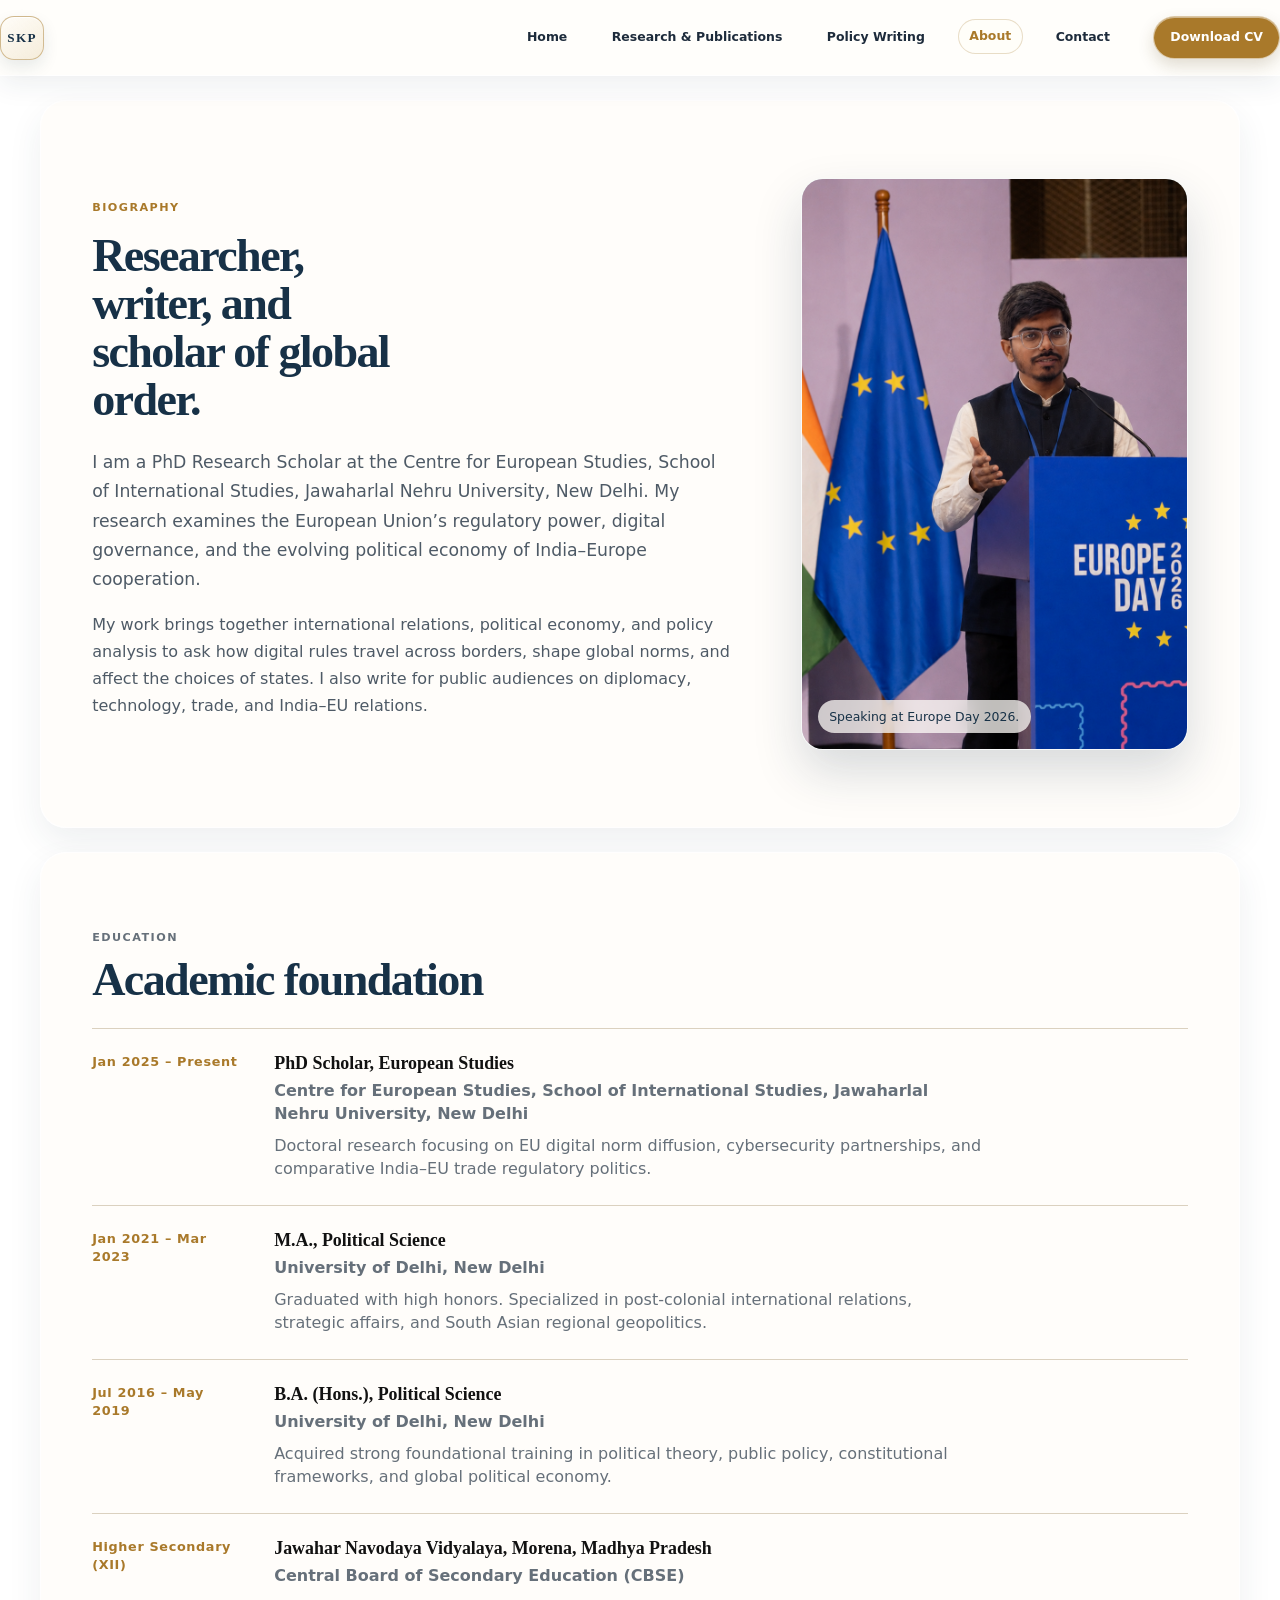
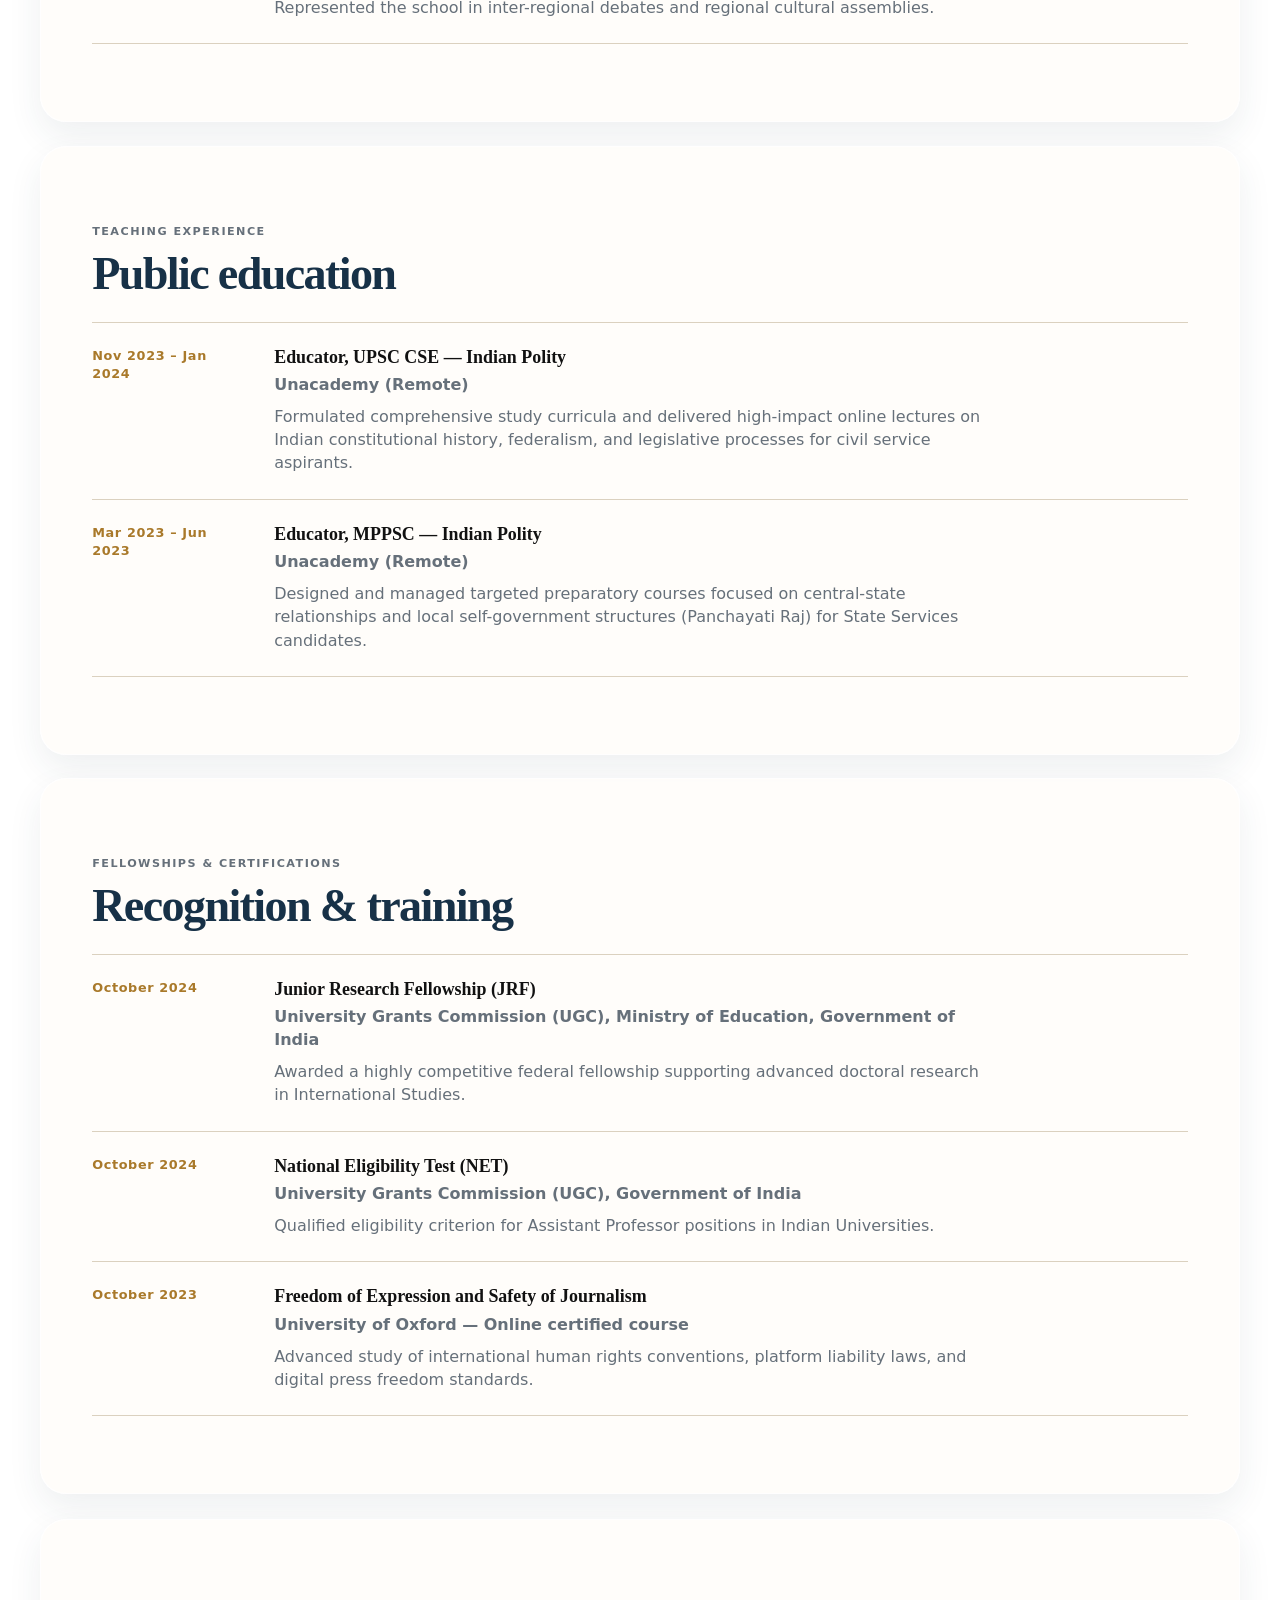
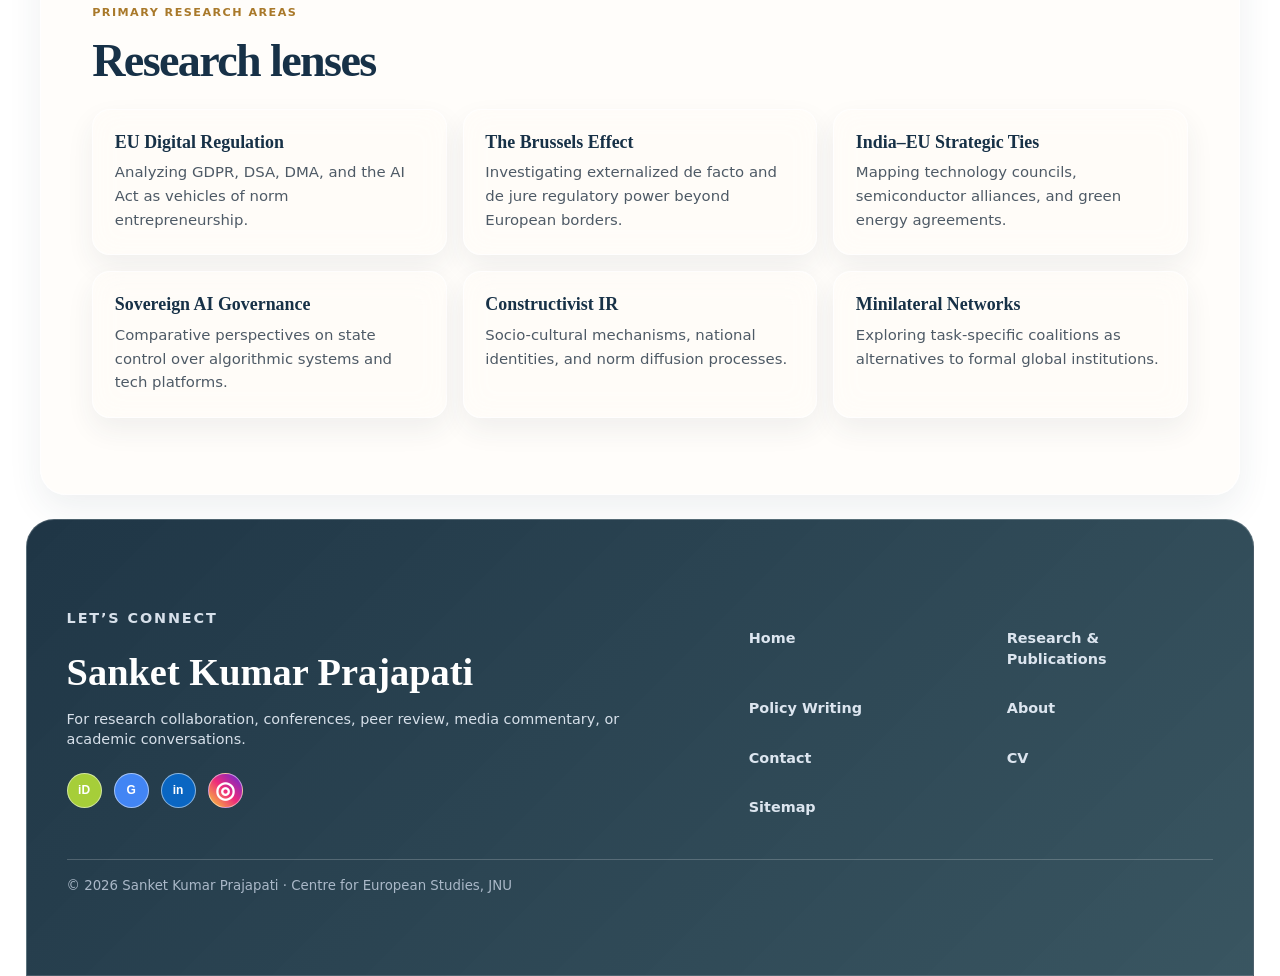
==== commit 2d442ae1: "Add responsive assets and mobile nav integration" ====
--- a/about.html
+++ b/about.html
@@ -1,10 +1,10 @@
 <!doctype html>
-<html lang="en"><head><meta charset="utf-8"><meta name="viewport" content="width=device-width,initial-scale=1"><title>About | Sanket Kumar Prajapati</title><meta name="description" content="Biography, education, teaching and fellowships of Sanket Kumar Prajapati, PhD Scholar at JNU."><link rel="stylesheet" href="styles.css"><link rel="stylesheet" href="enhancements.css"></head>
-<body><header class="uni-nav"><a href="index.html" class="uni-brand brand-mark" aria-label="Sanket Kumar Prajapati home">SKP</a><nav><a href="index.html">Home</a><a href="research.html">Research &amp; Publications</a><a href="media.html">Policy Writing</a><a href="about.html" aria-current="page">About</a><a href="contact.html">Contact</a></nav><a class="gold-button" href="Sanket_Kumar_Prajapati_CV-3.docx">Download CV</a></header>
+<html lang="en"><head><meta charset="utf-8"><meta name="viewport" content="width=device-width, initial-scale=1"><title>About | Sanket Kumar Prajapati</title><meta name="description" content="Biography, education, teaching and fellowships of Sanket Kumar Prajapati, PhD Scholar at JNU."><link rel="stylesheet" href="styles.css"><link rel="stylesheet" href="enhancements.css"><link rel="stylesheet" href="css/responsive.css"></head>
+<body><header class="uni-nav site-header"><a href="index.html" class="uni-brand brand-mark" aria-label="Sanket Kumar Prajapati home">SKP</a><button id="nav-toggle" class="nav-toggle" aria-expanded="false" aria-controls="main-nav" aria-label="Toggle navigation">☰</button><nav id="main-nav" class="site-nav"><a href="index.html">Home</a><a href="research.html">Research &amp; Publications</a><a href="media.html">Policy Writing</a><a href="about.html" aria-current="page">About</a><a href="contact.html">Contact</a></nav><a class="gold-button" href="Sanket_Kumar_Prajapati_CV-3.docx">Download CV</a></header>
 <main><section class="uni-section about-intro"><div><p class="eyebrow">Biography</p><h2>Researcher, writer, and scholar of global order.</h2><p class="lead">I am a PhD Research Scholar at the Centre for European Studies, School of International Studies, Jawaharlal Nehru University, New Delhi. My research examines the European Union’s regulatory power, digital governance, and the evolving political economy of India–Europe cooperation.</p><p>My work brings together international relations, political economy, and policy analysis to ask how digital rules travel across borders, shape global norms, and affect the choices of states. I also write for public audiences on diplomacy, technology, trade, and India–EU relations.</p></div><figure class="about-speaking-photo"><img src="assets/sanket-europe-day-2026.png" alt="Sanket Kumar Prajapati speaking at Europe Day 2026"><figcaption>Speaking at Europe Day 2026.</figcaption></figure></section>
 <section class="uni-section cv-timeline"><p class="eyebrow">Education</p><h2>Academic foundation</h2><article><span>Jan 2025 – Present</span><div><h3>PhD Scholar, European Studies</h3><p><strong>Centre for European Studies, School of International Studies, Jawaharlal Nehru University, New Delhi</strong></p><p>Doctoral research focusing on EU digital norm diffusion, cybersecurity partnerships, and comparative India–EU trade regulatory politics.</p></div></article><article><span>Jan 2021 – Mar 2023</span><div><h3>M.A., Political Science</h3><p><strong>University of Delhi, New Delhi</strong></p><p>Graduated with high honors. Specialized in post-colonial international relations, strategic affairs, and South Asian regional geopolitics.</p></div></article><article><span>Jul 2016 – May 2019</span><div><h3>B.A. (Hons.), Political Science</h3><p><strong>University of Delhi, New Delhi</strong></p><p>Acquired strong foundational training in political theory, public policy, constitutional frameworks, and global political economy.</p></div></article><article><span>Higher Secondary (XII)</span><div><h3>Jawahar Navodaya Vidyalaya, Morena, Madhya Pradesh</h3><p><strong>Central Board of Secondary Education (CBSE)</strong></p><p>Represented the school in inter-regional debates and regional cultural assemblies.</p></div></article></section>
 <section class="uni-section cv-timeline"><p class="eyebrow">Teaching experience</p><h2>Public education</h2><article><span>Nov 2023 – Jan 2024</span><div><h3>Educator, UPSC CSE — Indian Polity</h3><p><strong>Unacademy (Remote)</strong></p><p>Formulated comprehensive study curricula and delivered high-impact online lectures on Indian constitutional history, federalism, and legislative processes for civil service aspirants.</p></div></article><article><span>Mar 2023 – Jun 2023</span><div><h3>Educator, MPPSC — Indian Polity</h3><p><strong>Unacademy (Remote)</strong></p><p>Designed and managed targeted preparatory courses focused on central-state relationships and local self-government structures (Panchayati Raj) for State Services candidates.</p></div></article></section>
 <section class="uni-section cv-timeline"><p class="eyebrow">Fellowships &amp; certifications</p><h2>Recognition &amp; training</h2><article><span>October 2024</span><div><h3>Junior Research Fellowship (JRF)</h3><p><strong>University Grants Commission (UGC), Ministry of Education, Government of India</strong></p><p>Awarded a highly competitive federal fellowship supporting advanced doctoral research in International Studies.</p></div></article><article><span>October 2024</span><div><h3>National Eligibility Test (NET)</h3><p><strong>University Grants Commission (UGC), Government of India</strong></p><p>Qualified eligibility criterion for Assistant Professor positions in Indian Universities.</p></div></article><article><span>October 2023</span><div><h3>Freedom of Expression and Safety of Journalism</h3><p><strong>University of Oxford — Online certified course</strong></p><p>Advanced study of international human rights conventions, platform liability laws, and digital press freedom standards.</p></div></article></section>
 <section class="uni-section"><p class="eyebrow">Primary research areas</p><h2>Research lenses</h2><div class="research-area-grid"><article><h3>EU Digital Regulation</h3><p>Analyzing GDPR, DSA, DMA, and the AI Act as vehicles of norm entrepreneurship.</p></article><article><h3>The Brussels Effect</h3><p>Investigating externalized de facto and de jure regulatory power beyond European borders.</p></article><article><h3>India–EU Strategic Ties</h3><p>Mapping technology councils, semiconductor alliances, and green energy agreements.</p></article><article><h3>Sovereign AI Governance</h3><p>Comparative perspectives on state control over algorithmic systems and tech platforms.</p></article><article><h3>Constructivist IR</h3><p>Socio-cultural mechanisms, national identities, and norm diffusion processes.</p></article><article><h3>Minilateral Networks</h3><p>Exploring task-specific coalitions as alternatives to formal global institutions.</p></article></div></section></main>
 <footer class="academic-footer"><div class="footer-layout"><div><p class="eyebrow">Let’s connect</p><h2>Sanket Kumar Prajapati</h2><p>For research collaboration, conferences, peer review, media commentary, or academic conversations.</p><div class="social-icons"><a class="orcid" href="https://orcid.org/0009-0006-2524-7685" aria-label="ORCID">iD</a><a class="scholar" href="https://scholar.google.com/citations?user=kN_yoHwAAAAJ&amp;hl=en" aria-label="Google Scholar">G</a><a class="linkedin" href="https://in.linkedin.com/in/sanketkumarprajapati" aria-label="LinkedIn">in</a><a class="instagram" href="https://www.instagram.com/sk26_sanket/" aria-label="Instagram">◎</a></div></div><nav class="footer-links"><a href="index.html">Home</a><a href="research.html">Research &amp; Publications</a><a href="media.html">Policy Writing</a><a href="about.html">About</a><a href="contact.html">Contact</a><a href="Sanket_Kumar_Prajapati_CV-3.docx">CV</a><a href="research.html#journal-articles">Sitemap</a></nav></div><small>© 2026 Sanket Kumar Prajapati · Centre for European Studies, JNU</small></footer>
-</body></html>
+<script src="js/responsive.js" defer></script></body></html>
--- a/css/responsive.css
+++ b/css/responsive.css
@@ -0,0 +1,180 @@
+/* Responsive base &amp; utility styles for Sanket website
+   - Put this in css/responsive.css or merge into your main stylesheet.
+*/
+
+/* Box sizing + sensible defaults */
+*,
+*::before,
+*::after {
+  box-sizing: border-box;
+}
+
+html {
+  font-size: 16px; /* base */
+  -webkit-text-size-adjust: 100%;
+}
+
+body {
+  margin: 0;
+  line-height: 1.45;
+  font-family: system-ui, -apple-system, "Segoe UI", Roboto, "Helvetica Neue", Arial;
+  color: #111;
+  background: #fff;
+}
+
+/* Responsive container */
+.container {
+  width: 100%;
+  max-width: 1100px;
+  margin-left: auto;
+  margin-right: auto;
+  padding-left: 20px;
+  padding-right: 20px;
+}
+
+/* Images &amp; media should be fluid */
+img,
+picture,
+video,
+iframe {
+  max-width: 100%;
+  height: auto;
+  display: block;
+}
+
+/* Headings scale down on small screens */
+h1 { font-size: 2.25rem; margin: .5rem 0; }
+h2 { font-size: 1.5rem; margin: .5rem 0; }
+p  { font-size: 1rem; margin: .5rem 0 1rem 0; }
+
+/* Simple responsive grid for content sections */
+.row {
+  display: flex;
+  flex-wrap: wrap;
+  gap: 24px;
+}
+
+.col {
+  flex: 1 1 0;
+  min-width: 0;
+}
+
+/* Utility to create columns that collapse on small screens */
+.col-2 {
+  flex: 1 1 calc(50% - 12px);
+}
+
+/* Navigation: desktop horizontal, mobile collapses */
+.site-header {
+  display: flex;
+  align-items: center;
+  justify-content: space-between;
+  padding: 16px 0;
+}
+
+.site-nav {
+  display: flex;
+  gap: 20px;
+  align-items: center;
+}
+
+.site-nav a {
+  text-decoration: none;
+  color: inherit;
+  padding: 8px 6px;
+  border-radius: 4px;
+}
+
+.nav-toggle {
+  display: none; /* shown on mobile */
+  background: none;
+  border: none;
+  font-size: 1.25rem;
+}
+
+/* Hero image handling */
+.hero {
+  width: 100%;
+  height: auto;
+  overflow: hidden;
+}
+
+/* Footer spacing */
+.site-footer {
+  padding: 32px 0;
+  background: #f7f7f7;
+}
+
+/* === Tablet breakpoint (up to 1024px) === */
+@media (max-width: 1024px) {
+  .container {
+    padding-left: 18px;
+    padding-right: 18px;
+  }
+
+  h1 { font-size: 2rem; }
+  .col-2 { flex: 1 1 calc(50% - 12px); }
+}
+
+/* === Mobile breakpoint (up to 768px) === */
+@media (max-width: 768px) {
+
+  /* Stack rows into single column */
+  .row {
+    display: block;
+  }
+  .col,
+  .col-2 {
+    width: 100%;
+    margin-bottom: 16px;
+  }
+
+  /* Narrow container paddings */
+  .container {
+    padding-left: 14px;
+    padding-right: 14px;
+  }
+
+  /* Scale down headings and body text for readability */
+  html { font-size: 15px; }
+  h1 { font-size: 1.5rem; }
+  h2 { font-size: 1.125rem; }
+
+  /* Mobile nav: hide desktop links, show toggle */
+  .site-nav {
+    display: none;
+    flex-direction: column;
+    gap: 8px;
+    margin-top: 12px;
+  }
+  .nav-toggle {
+    display: inline-flex;
+    align-items: center;
+    gap: 8px;
+  }
+
+  /* When nav is open, make it visible (class toggled via JS) */
+  .site-nav.open {
+    display: flex;
+  }
+
+  /* Make buttons and links easier to tap */
+  .site-nav a,
+  .nav-link {
+    padding: 12px 8px;
+  }
+
+  /* Reduce hero height if needed */
+  .hero img {
+    object-fit: cover;
+    height: auto;
+    max-height: 360px;
+  }
+}
+
+/* Small accessibility/focus styles */
+a:focus,
+button:focus {
+  outline: 3px solid rgba(21, 156, 228, 0.6);
+  outline-offset: 2px;
+}
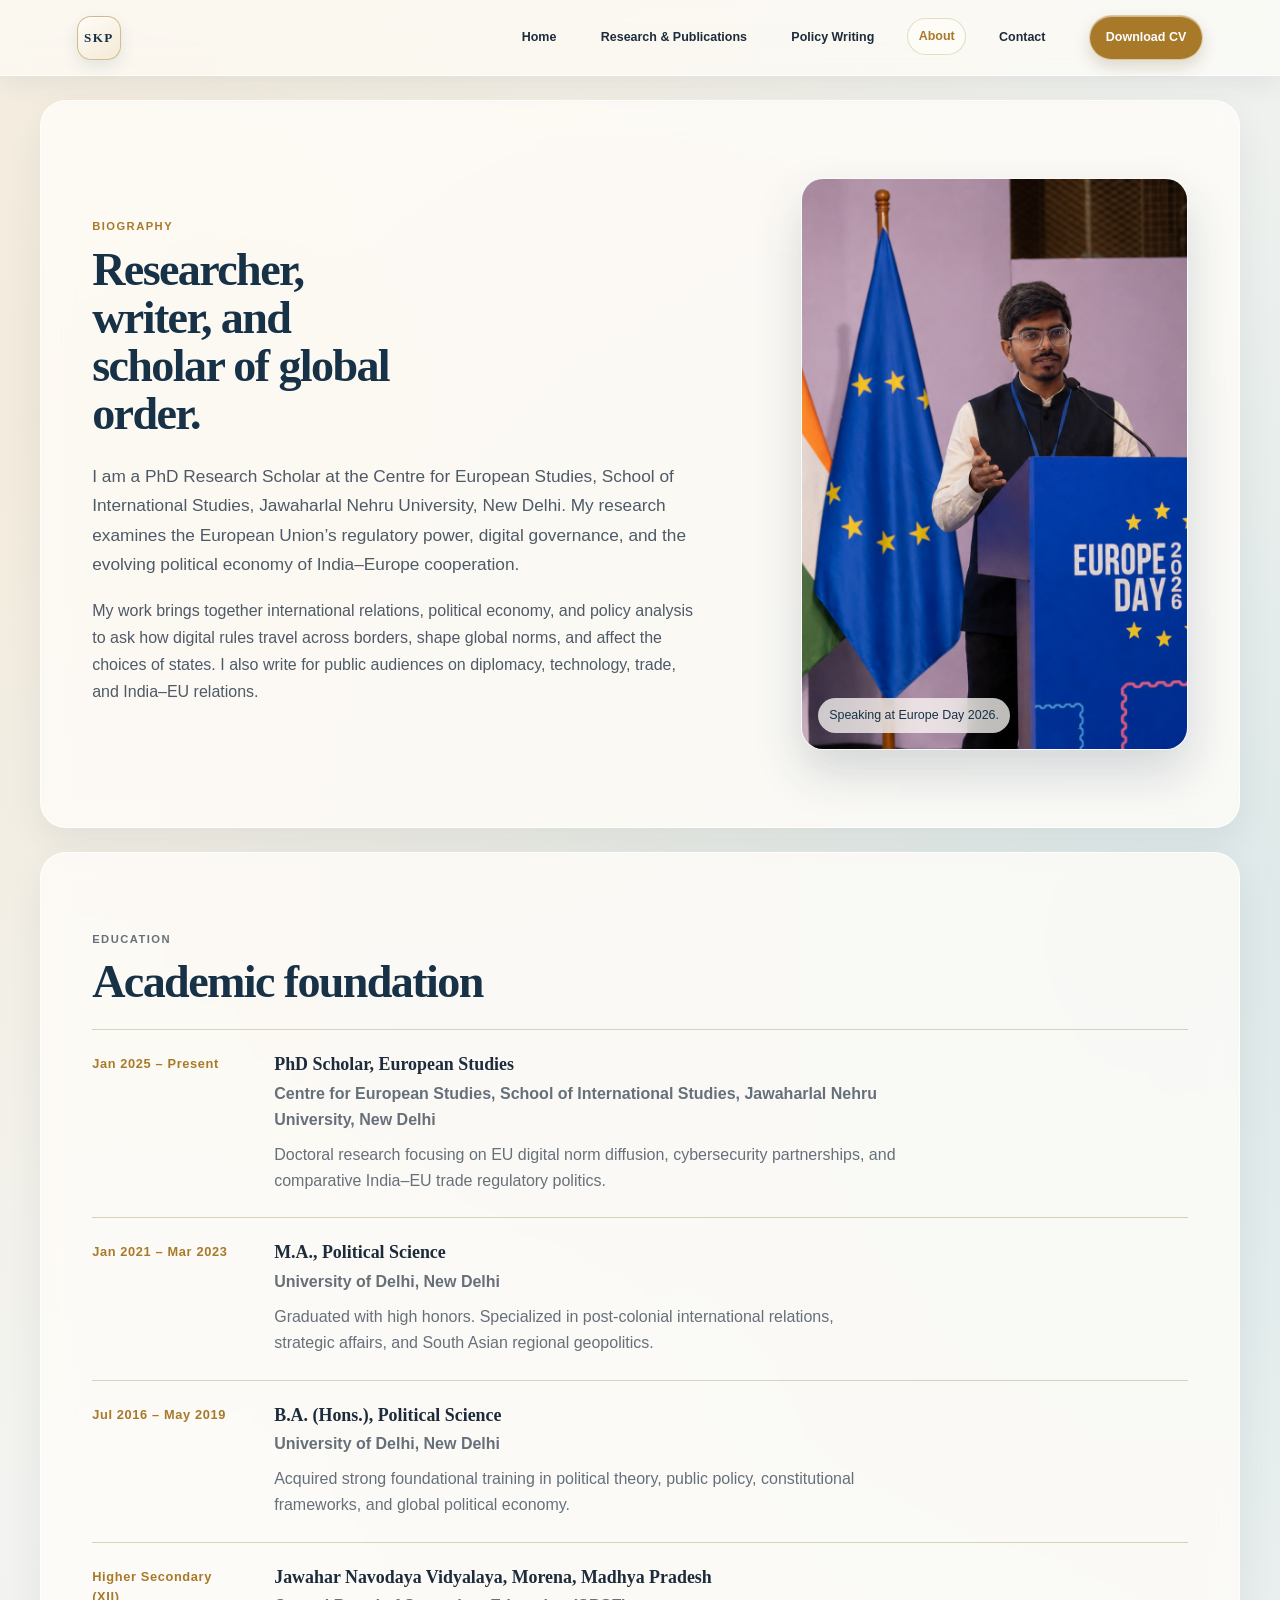
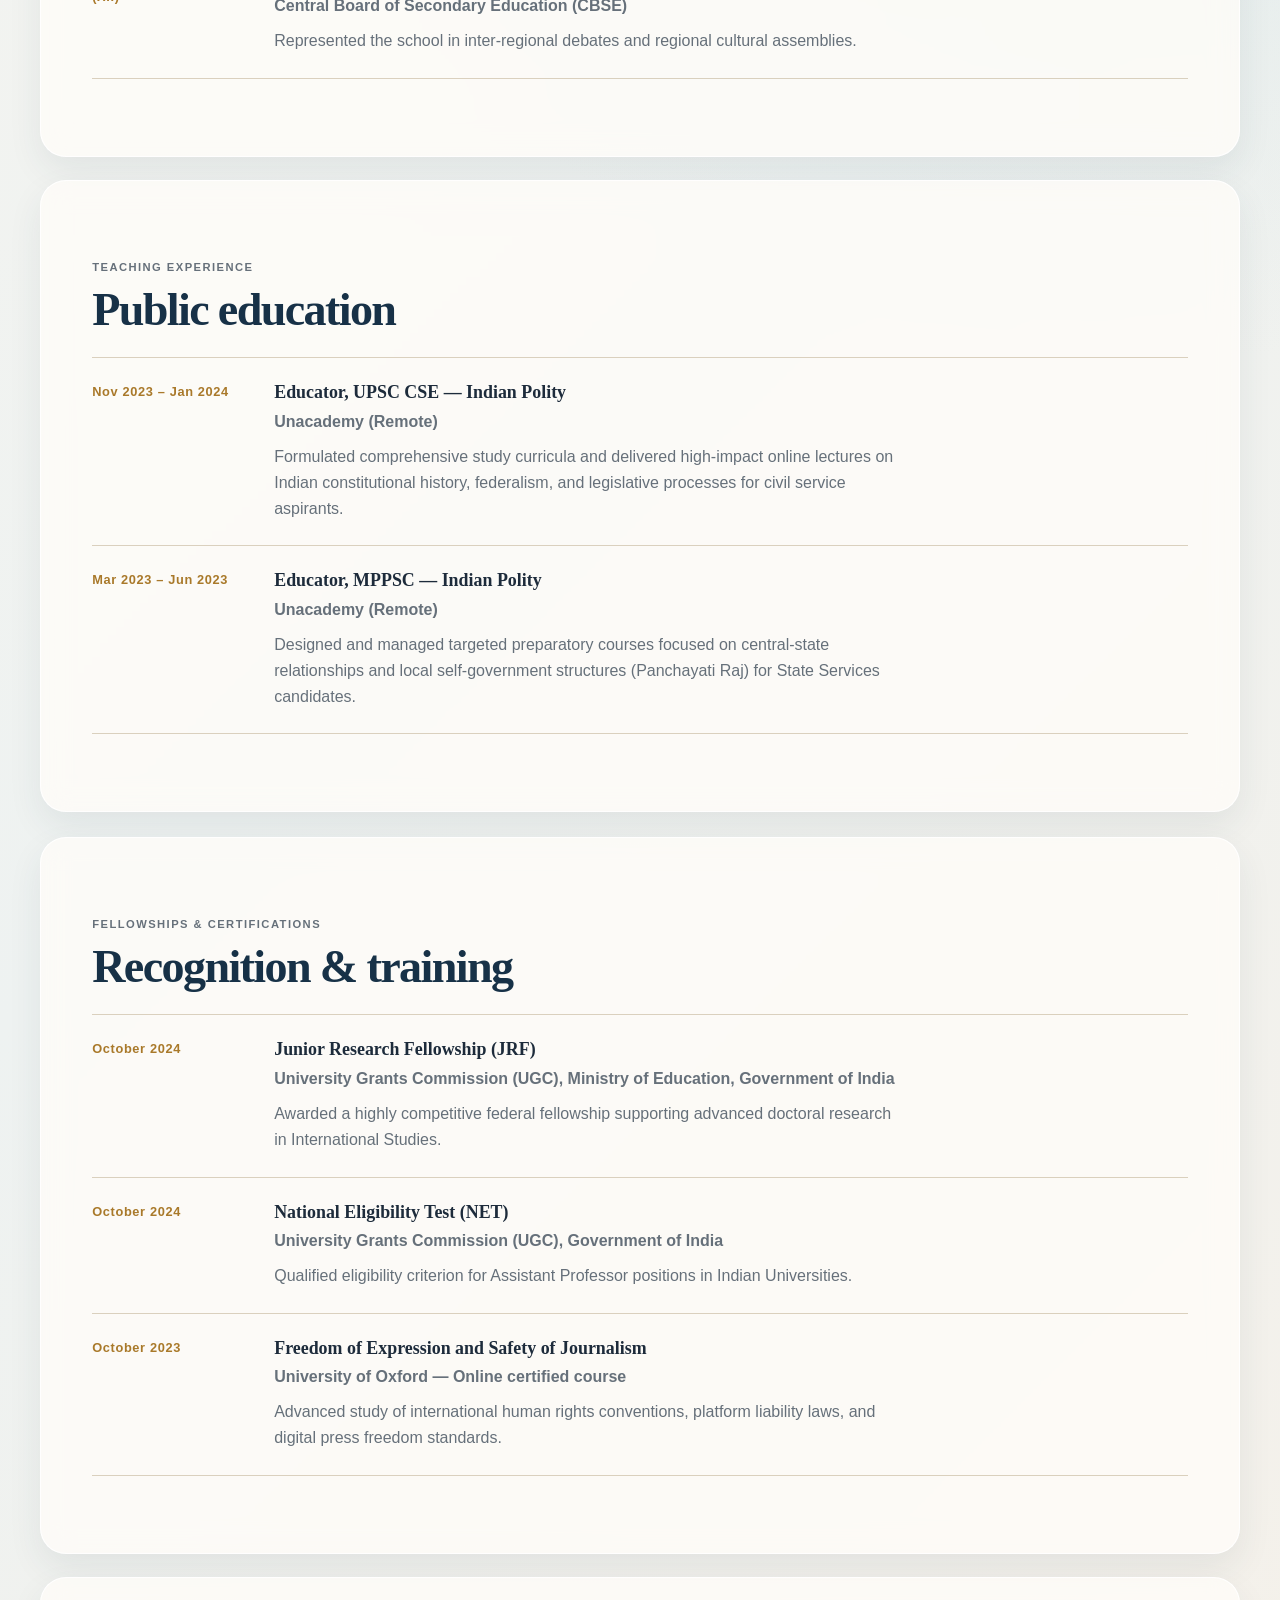
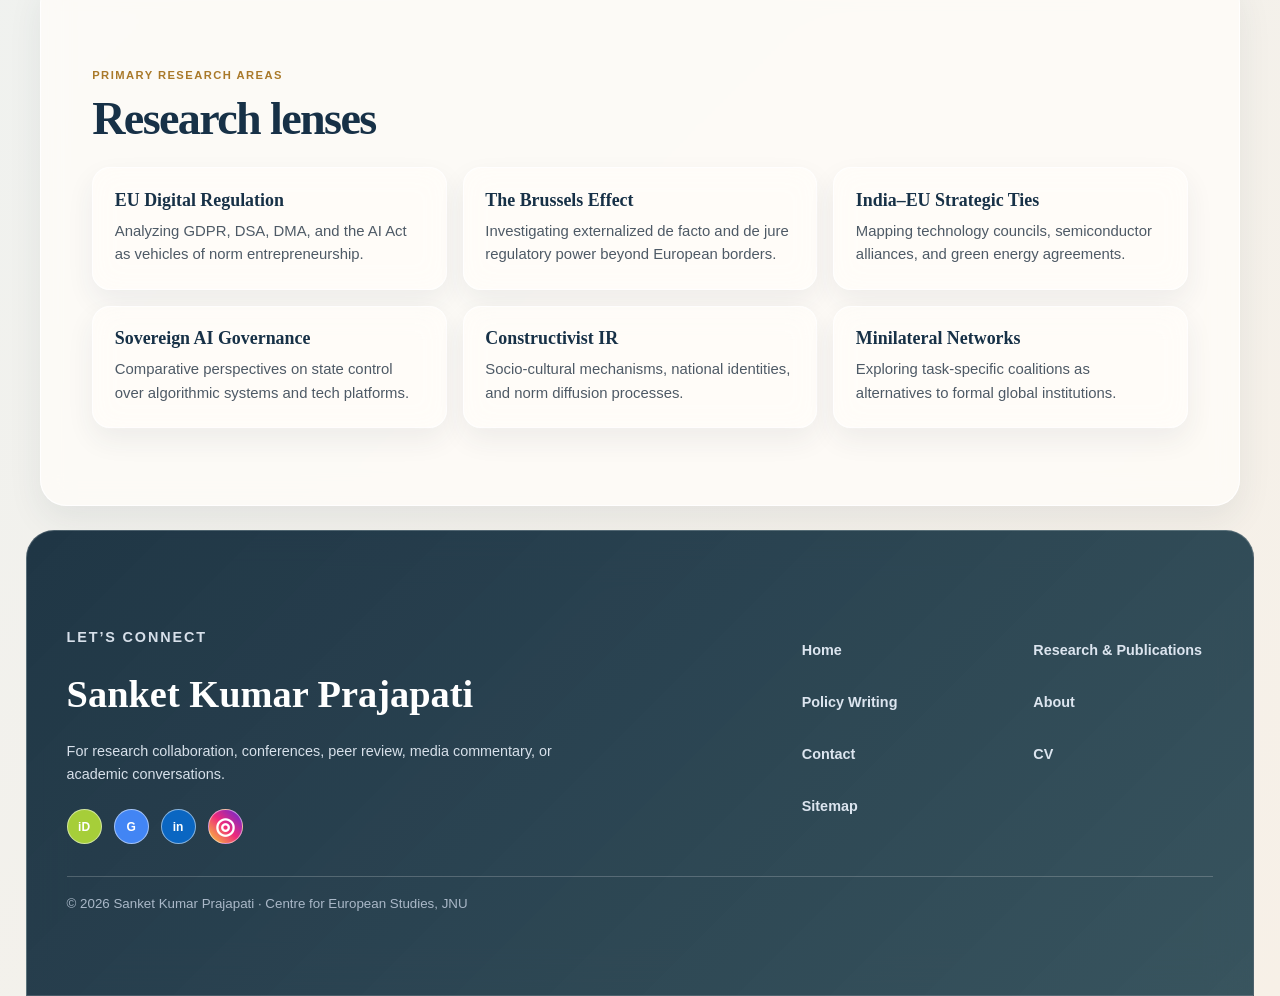
==== commit 8f983d85: "Add files via upload" ====
--- a/about.html
+++ b/about.html
@@ -1,10 +1,10 @@
 <!doctype html>
-<html lang="en"><head><meta charset="utf-8"><meta name="viewport" content="width=device-width, initial-scale=1"><title>About | Sanket Kumar Prajapati</title><meta name="description" content="Biography, education, teaching and fellowships of Sanket Kumar Prajapati, PhD Scholar at JNU."><link rel="stylesheet" href="styles.css"><link rel="stylesheet" href="enhancements.css"><link rel="stylesheet" href="css/responsive.css"></head>
-<body><header class="uni-nav site-header"><a href="index.html" class="uni-brand brand-mark" aria-label="Sanket Kumar Prajapati home">SKP</a><button id="nav-toggle" class="nav-toggle" aria-expanded="false" aria-controls="main-nav" aria-label="Toggle navigation">☰</button><nav id="main-nav" class="site-nav"><a href="index.html">Home</a><a href="research.html">Research &amp; Publications</a><a href="media.html">Policy Writing</a><a href="about.html" aria-current="page">About</a><a href="contact.html">Contact</a></nav><a class="gold-button" href="Sanket_Kumar_Prajapati_CV-3.docx">Download CV</a></header>
+<html lang="en"><head><meta charset="utf-8"><meta name="viewport" content="width=device-width,initial-scale=1"><title>About | Sanket Kumar Prajapati</title><meta name="description" content="Biography, education, teaching and fellowships of Sanket Kumar Prajapati, PhD Scholar at JNU."><link rel="stylesheet" href="styles.css"><link rel="stylesheet" href="enhancements.css"></head>
+<body><header class="uni-nav"><a href="index.html" class="uni-brand brand-mark" aria-label="Sanket Kumar Prajapati home">SKP</a><button class="menu-toggle" type="button" aria-expanded="false" aria-controls="primary-nav">Menu <span aria-hidden="true">☰</span></button><nav class="main-nav" id="primary-nav"><a href="index.html">Home</a><a href="research.html">Research &amp; Publications</a><a href="media.html">Policy Writing</a><a href="about.html" aria-current="page">About</a><a href="contact.html">Contact</a></nav><a class="gold-button nav-cv" href="Sanket_Kumar_Prajapati_CV-3.docx">Download CV</a></header>
 <main><section class="uni-section about-intro"><div><p class="eyebrow">Biography</p><h2>Researcher, writer, and scholar of global order.</h2><p class="lead">I am a PhD Research Scholar at the Centre for European Studies, School of International Studies, Jawaharlal Nehru University, New Delhi. My research examines the European Union’s regulatory power, digital governance, and the evolving political economy of India–Europe cooperation.</p><p>My work brings together international relations, political economy, and policy analysis to ask how digital rules travel across borders, shape global norms, and affect the choices of states. I also write for public audiences on diplomacy, technology, trade, and India–EU relations.</p></div><figure class="about-speaking-photo"><img src="assets/sanket-europe-day-2026.png" alt="Sanket Kumar Prajapati speaking at Europe Day 2026"><figcaption>Speaking at Europe Day 2026.</figcaption></figure></section>
 <section class="uni-section cv-timeline"><p class="eyebrow">Education</p><h2>Academic foundation</h2><article><span>Jan 2025 – Present</span><div><h3>PhD Scholar, European Studies</h3><p><strong>Centre for European Studies, School of International Studies, Jawaharlal Nehru University, New Delhi</strong></p><p>Doctoral research focusing on EU digital norm diffusion, cybersecurity partnerships, and comparative India–EU trade regulatory politics.</p></div></article><article><span>Jan 2021 – Mar 2023</span><div><h3>M.A., Political Science</h3><p><strong>University of Delhi, New Delhi</strong></p><p>Graduated with high honors. Specialized in post-colonial international relations, strategic affairs, and South Asian regional geopolitics.</p></div></article><article><span>Jul 2016 – May 2019</span><div><h3>B.A. (Hons.), Political Science</h3><p><strong>University of Delhi, New Delhi</strong></p><p>Acquired strong foundational training in political theory, public policy, constitutional frameworks, and global political economy.</p></div></article><article><span>Higher Secondary (XII)</span><div><h3>Jawahar Navodaya Vidyalaya, Morena, Madhya Pradesh</h3><p><strong>Central Board of Secondary Education (CBSE)</strong></p><p>Represented the school in inter-regional debates and regional cultural assemblies.</p></div></article></section>
 <section class="uni-section cv-timeline"><p class="eyebrow">Teaching experience</p><h2>Public education</h2><article><span>Nov 2023 – Jan 2024</span><div><h3>Educator, UPSC CSE — Indian Polity</h3><p><strong>Unacademy (Remote)</strong></p><p>Formulated comprehensive study curricula and delivered high-impact online lectures on Indian constitutional history, federalism, and legislative processes for civil service aspirants.</p></div></article><article><span>Mar 2023 – Jun 2023</span><div><h3>Educator, MPPSC — Indian Polity</h3><p><strong>Unacademy (Remote)</strong></p><p>Designed and managed targeted preparatory courses focused on central-state relationships and local self-government structures (Panchayati Raj) for State Services candidates.</p></div></article></section>
 <section class="uni-section cv-timeline"><p class="eyebrow">Fellowships &amp; certifications</p><h2>Recognition &amp; training</h2><article><span>October 2024</span><div><h3>Junior Research Fellowship (JRF)</h3><p><strong>University Grants Commission (UGC), Ministry of Education, Government of India</strong></p><p>Awarded a highly competitive federal fellowship supporting advanced doctoral research in International Studies.</p></div></article><article><span>October 2024</span><div><h3>National Eligibility Test (NET)</h3><p><strong>University Grants Commission (UGC), Government of India</strong></p><p>Qualified eligibility criterion for Assistant Professor positions in Indian Universities.</p></div></article><article><span>October 2023</span><div><h3>Freedom of Expression and Safety of Journalism</h3><p><strong>University of Oxford — Online certified course</strong></p><p>Advanced study of international human rights conventions, platform liability laws, and digital press freedom standards.</p></div></article></section>
 <section class="uni-section"><p class="eyebrow">Primary research areas</p><h2>Research lenses</h2><div class="research-area-grid"><article><h3>EU Digital Regulation</h3><p>Analyzing GDPR, DSA, DMA, and the AI Act as vehicles of norm entrepreneurship.</p></article><article><h3>The Brussels Effect</h3><p>Investigating externalized de facto and de jure regulatory power beyond European borders.</p></article><article><h3>India–EU Strategic Ties</h3><p>Mapping technology councils, semiconductor alliances, and green energy agreements.</p></article><article><h3>Sovereign AI Governance</h3><p>Comparative perspectives on state control over algorithmic systems and tech platforms.</p></article><article><h3>Constructivist IR</h3><p>Socio-cultural mechanisms, national identities, and norm diffusion processes.</p></article><article><h3>Minilateral Networks</h3><p>Exploring task-specific coalitions as alternatives to formal global institutions.</p></article></div></section></main>
 <footer class="academic-footer"><div class="footer-layout"><div><p class="eyebrow">Let’s connect</p><h2>Sanket Kumar Prajapati</h2><p>For research collaboration, conferences, peer review, media commentary, or academic conversations.</p><div class="social-icons"><a class="orcid" href="https://orcid.org/0009-0006-2524-7685" aria-label="ORCID">iD</a><a class="scholar" href="https://scholar.google.com/citations?user=kN_yoHwAAAAJ&amp;hl=en" aria-label="Google Scholar">G</a><a class="linkedin" href="https://in.linkedin.com/in/sanketkumarprajapati" aria-label="LinkedIn">in</a><a class="instagram" href="https://www.instagram.com/sk26_sanket/" aria-label="Instagram">◎</a></div></div><nav class="footer-links"><a href="index.html">Home</a><a href="research.html">Research &amp; Publications</a><a href="media.html">Policy Writing</a><a href="about.html">About</a><a href="contact.html">Contact</a><a href="Sanket_Kumar_Prajapati_CV-3.docx">CV</a><a href="research.html#journal-articles">Sitemap</a></nav></div><small>© 2026 Sanket Kumar Prajapati · Centre for European Studies, JNU</small></footer>
-<script src="js/responsive.js" defer></script></body></html>
+<script src="site.js"></script></body></html>
--- a/enhancements.css
+++ b/enhancements.css
@@ -71,3 +71,8 @@
 .publication h3{font-size:clamp(1.18rem,1.55vw,1.55rem)!important;line-height:1.24;letter-spacing:-.015em}.publication .pub-type{font-size:.67rem}@media(max-width:760px){.publication h3{font-size:1.18rem!important;line-height:1.28}}
 
 .uni-brand.brand-mark{display:grid;place-items:center;width:44px;height:44px;border:1px solid rgba(184,151,90,.62);border-radius:14px;background:linear-gradient(145deg,rgba(255,253,248,.9),rgba(238,224,195,.58));box-shadow:inset 0 1px 0 rgba(255,255,255,.94),0 7px 16px rgba(34,54,68,.1);color:#173147;font:700 .82rem/1 Georgia,serif;letter-spacing:.1em;text-decoration:none}.uni-brand.brand-mark:hover{color:#173147;transform:translateY(-2px);box-shadow:inset 0 1px 0 rgba(255,255,255,.96),0 12px 21px rgba(34,54,68,.15)}
+
+/* Accessible navigation and non-overlapping hero layouts for tablet and mobile. */
+.menu-toggle{display:none;border:1px solid rgba(184,151,90,.52);border-radius:999px;background:rgba(255,253,248,.66);color:#173147;padding:.56rem .72rem;font:800 .72rem/1 Inter,Arial,sans-serif;letter-spacing:.05em;text-transform:uppercase;cursor:pointer}.menu-toggle span{font-size:1rem;margin-left:.25rem}.menu-toggle:focus-visible,.main-nav a:focus-visible{outline:3px solid rgba(169,121,42,.45);outline-offset:3px}body{overflow-x:hidden}
+@media(max-width:1024px){.uni-nav{height:72px;min-height:72px;padding:0 clamp(1rem,3vw,2rem);gap:.75rem;position:sticky;top:0}.menu-toggle{display:inline-flex;align-items:center;margin-left:auto}.uni-nav .main-nav{display:none!important;position:absolute;top:calc(100% + .55rem);left:.7rem;right:.7rem;z-index:60;padding:.7rem;border:1px solid rgba(255,255,255,.92);border-radius:18px;background:rgba(255,253,248,.94);box-shadow:0 18px 40px rgba(23,49,71,.16);backdrop-filter:blur(18px);-webkit-backdrop-filter:blur(18px)}.uni-nav.nav-open .main-nav{display:grid!important;grid-template-columns:repeat(2,minmax(0,1fr));gap:.35rem}.uni-nav .main-nav a{padding:.8rem;border-radius:12px;color:#173147;font-size:.82rem}.uni-nav .main-nav a[aria-current=page]{background:rgba(226,204,160,.42)}.nav-cv{display:none}.uni-hero{display:grid;grid-template-columns:minmax(0,1fr) minmax(280px,.85fr);align-items:end;min-height:620px;padding:3.5rem clamp(1.5rem,5vw,3.5rem) 0}.uni-hero-copy{width:auto!important;margin:0!important;transform:none!important;padding-bottom:3rem}.hero-portrait-source{position:relative!important;right:auto!important;bottom:auto!important;width:100%!important;height:500px!important;object-fit:contain!important;object-position:center bottom!important;transform:none!important;opacity:1!important;filter:drop-shadow(0 18px 20px rgba(21,36,58,.14))}.priority-work{margin-left:1.2rem;margin-right:1.2rem}.contact-hero{grid-template-columns:1fr .8fr;gap:2rem}.contact-layout{grid-template-columns:1fr}.footer-layout{gap:2rem}}
+@media(max-width:760px){.uni-nav{height:68px;min-height:68px}.uni-brand.brand-mark{width:39px;height:39px;font-size:.72rem}.menu-toggle{padding:.5rem .65rem;font-size:.68rem}.uni-nav.nav-open .main-nav{grid-template-columns:1fr}.uni-hero{display:block;min-height:auto!important;padding:2.7rem 1.35rem 0;margin:.7rem .7rem 0}.uni-hero-copy{padding-bottom:0;max-width:none!important}.uni-hero h1{font-size:clamp(2.75rem,13vw,3.7rem)!important}.hero-portrait-source{display:block;position:relative!important;width:100%!important;height:330px!important;margin:1rem auto 0;right:auto!important;bottom:auto!important;object-fit:contain!important;object-position:center bottom!important;opacity:1!important;transform:none!important}.priority-work{margin:0 .7rem 1rem}.priority-work article{padding:1.3rem}.impact-cards{grid-template-columns:repeat(2,minmax(0,1fr))}.section-kicker,.research-profile,.research-layout,.about-intro{grid-template-columns:1fr!important}.book-feature{grid-template-columns:1fr}.book-feature img{margin:auto}.writing-grid{grid-template-columns:1fr}.footer-links{grid-template-columns:1fr 1fr}}
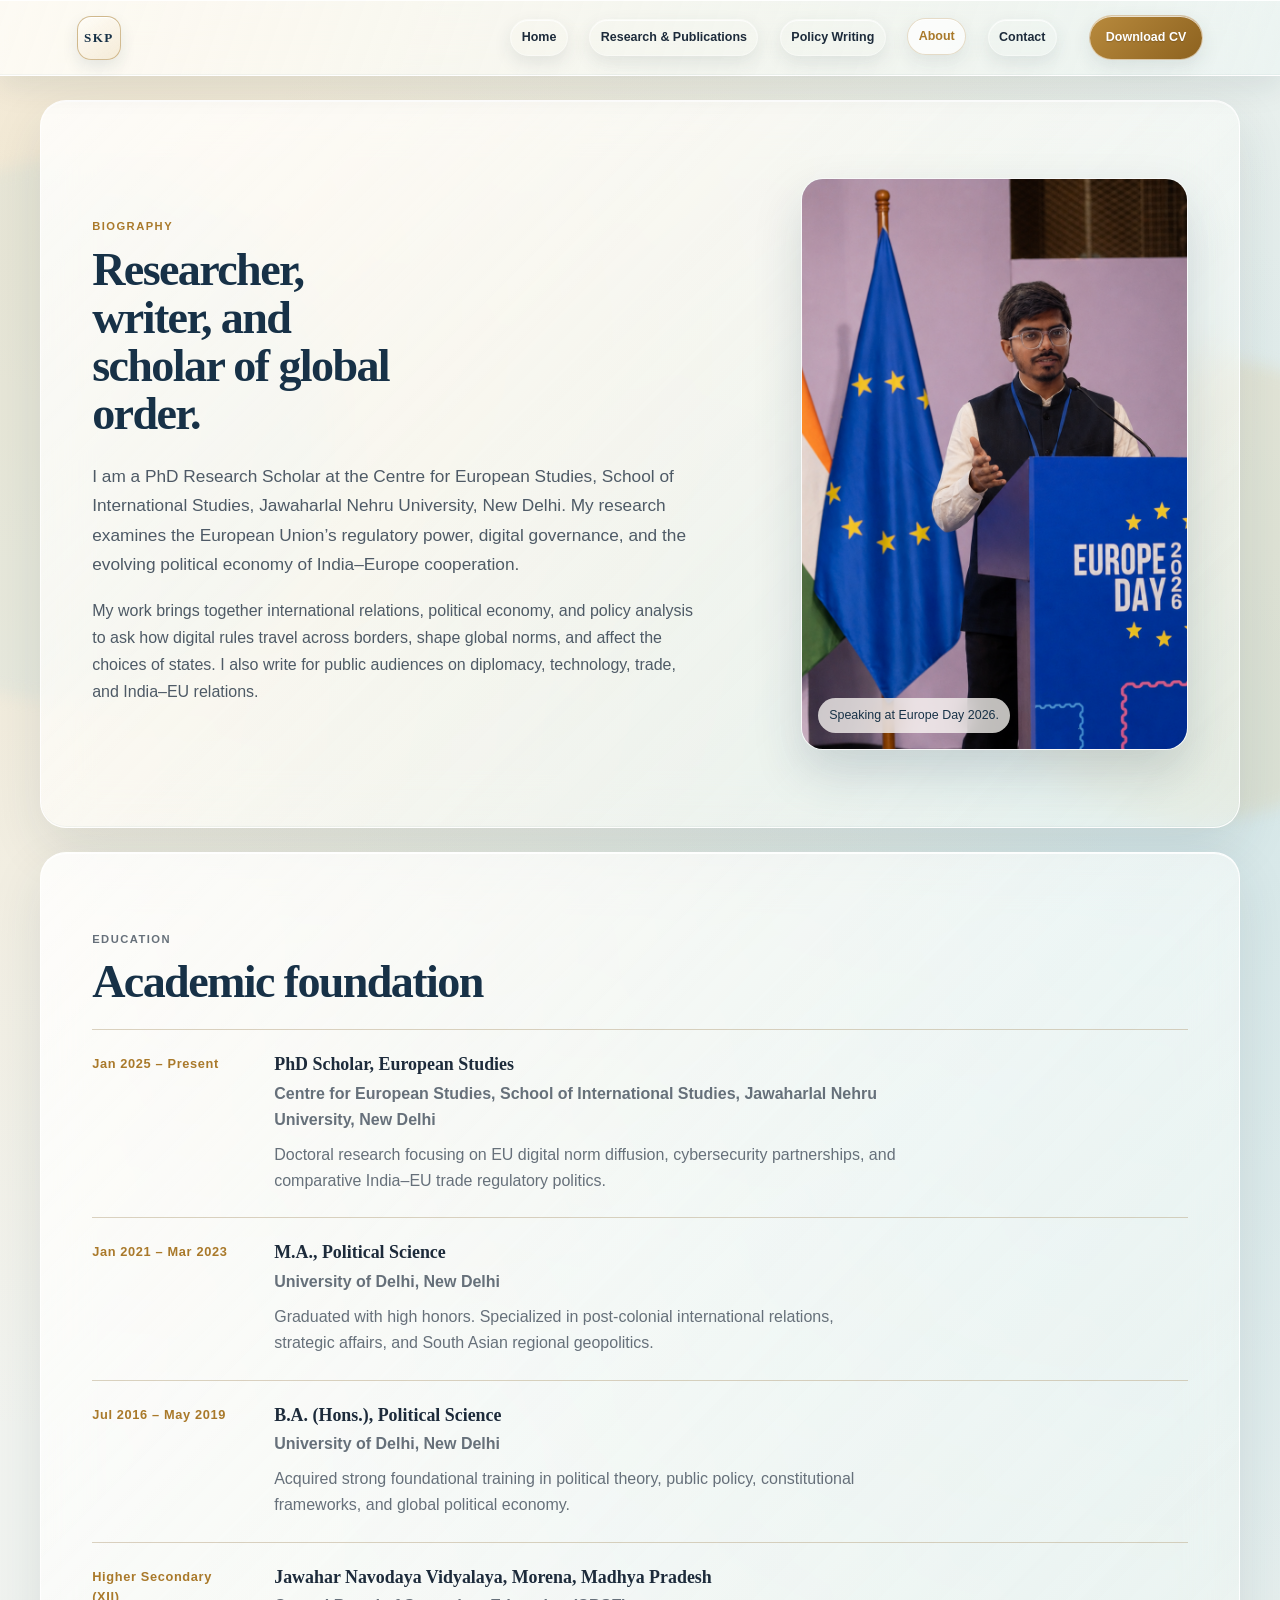
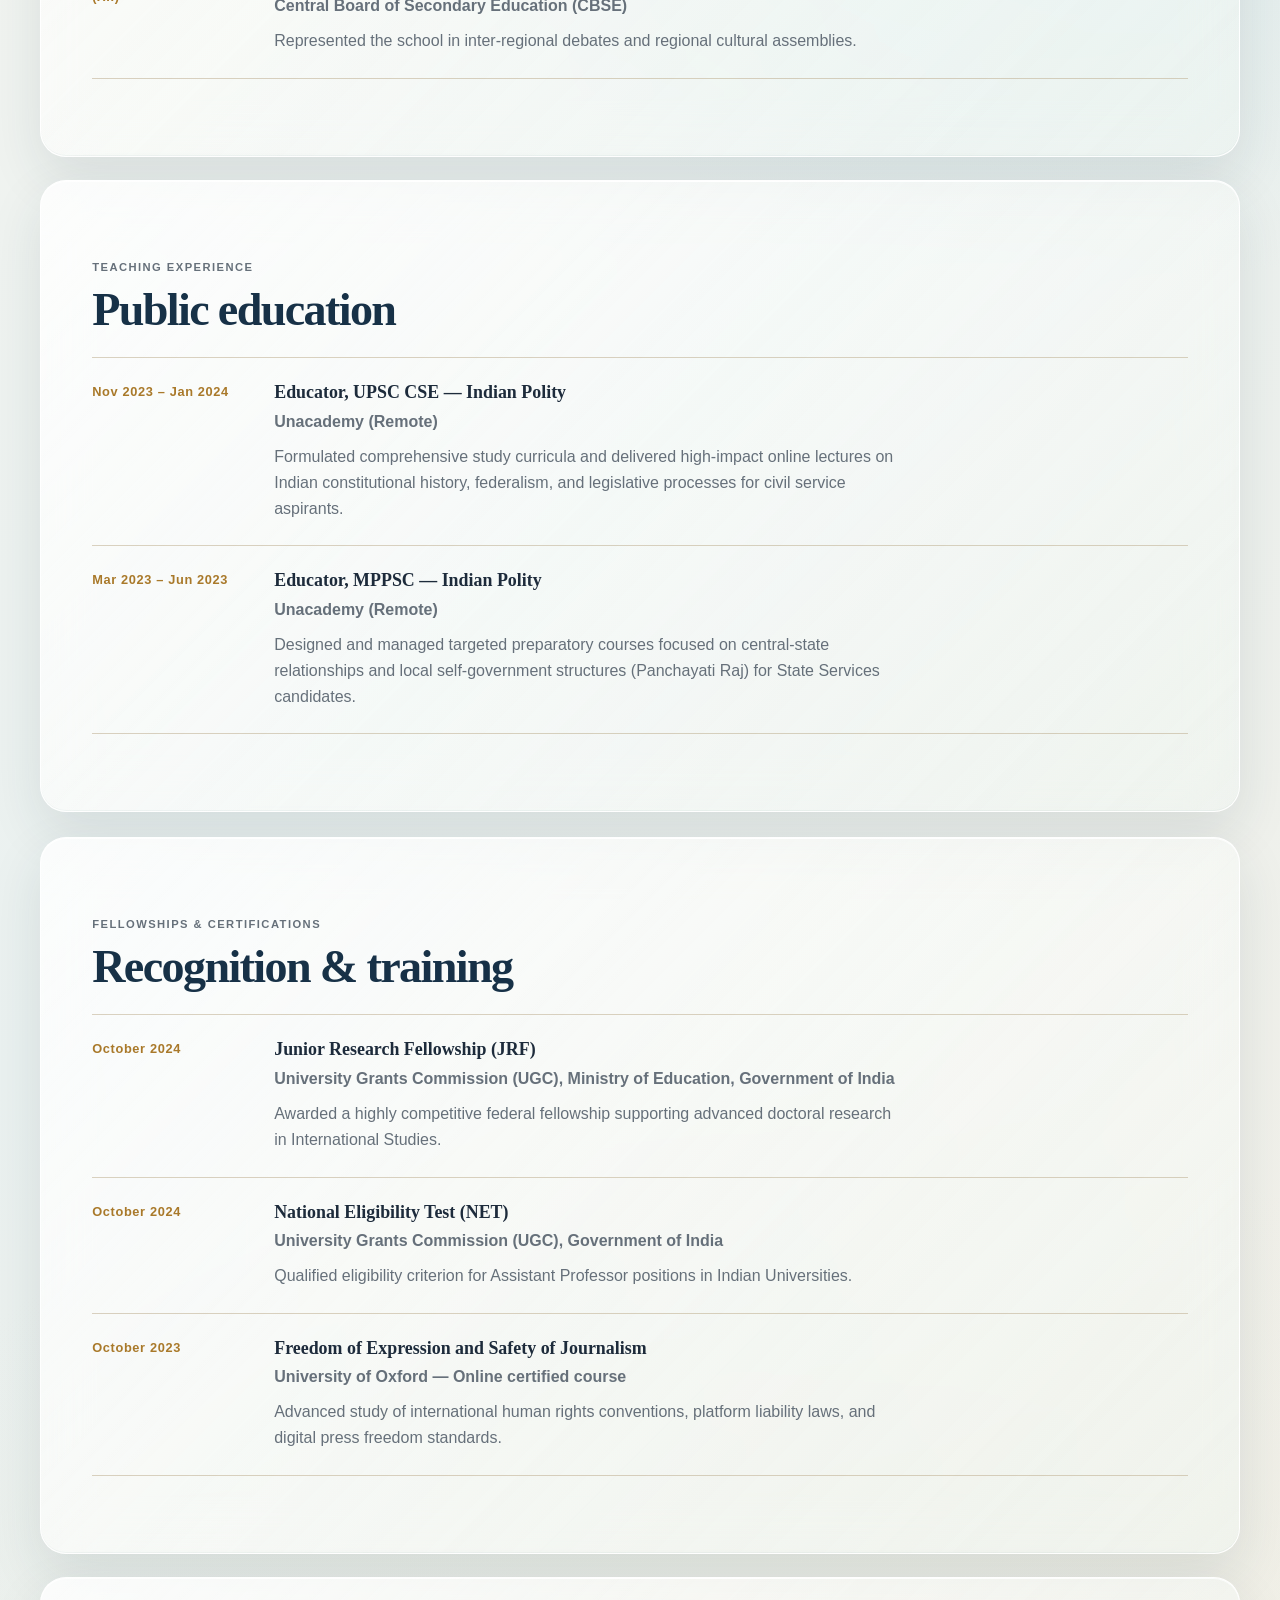
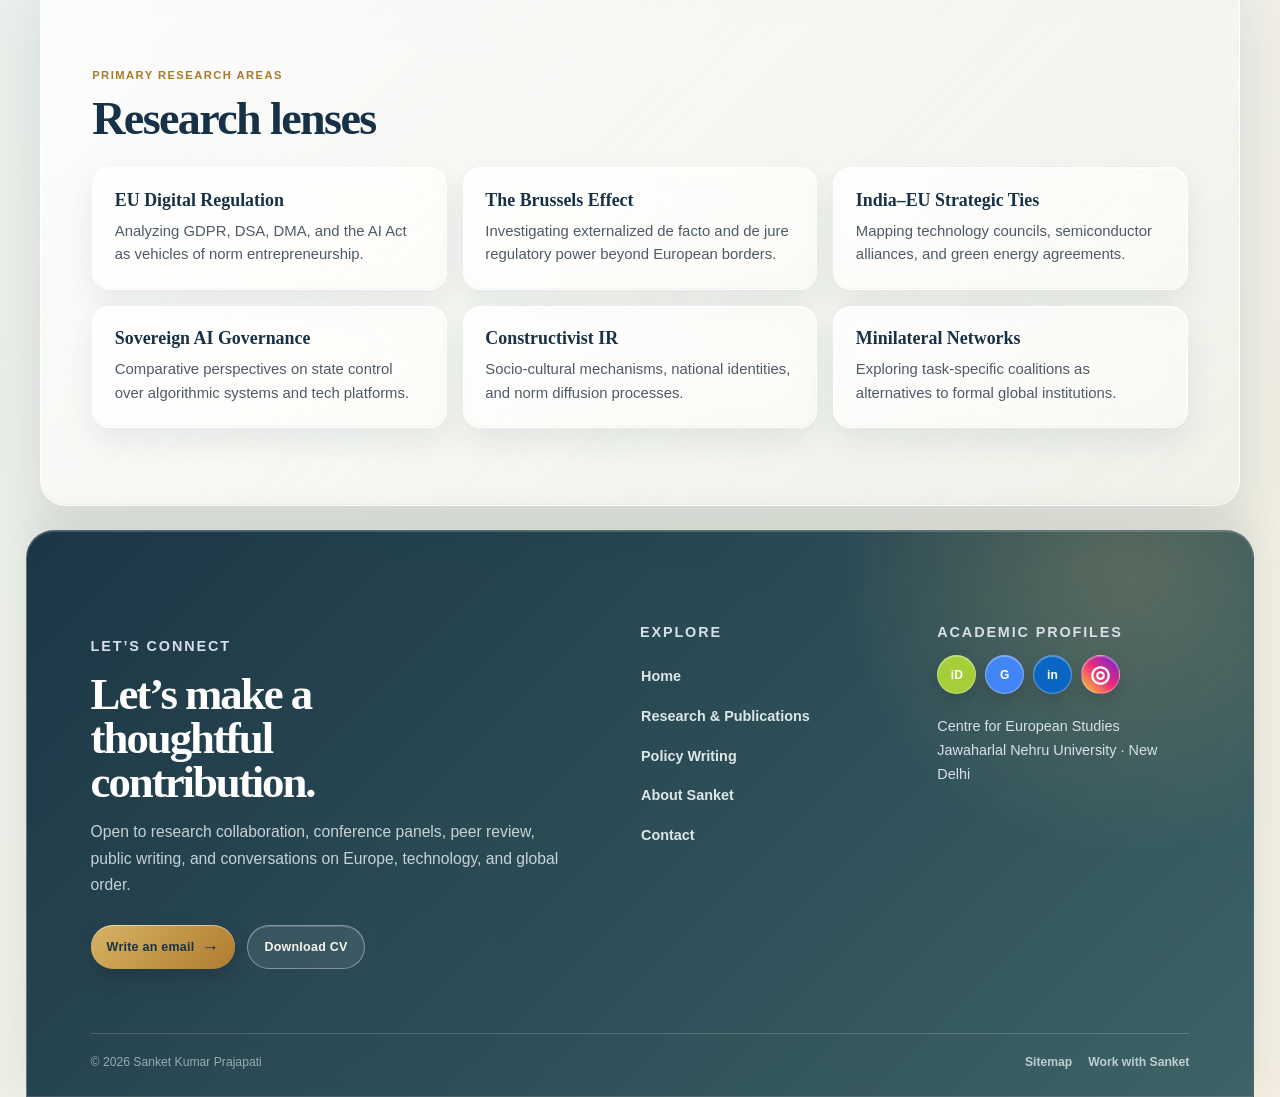
==== commit 059e7b09: "Add files via upload" ====
--- a/about.html
+++ b/about.html
@@ -6,5 +6,5 @@
 <section class="uni-section cv-timeline"><p class="eyebrow">Teaching experience</p><h2>Public education</h2><article><span>Nov 2023 – Jan 2024</span><div><h3>Educator, UPSC CSE — Indian Polity</h3><p><strong>Unacademy (Remote)</strong></p><p>Formulated comprehensive study curricula and delivered high-impact online lectures on Indian constitutional history, federalism, and legislative processes for civil service aspirants.</p></div></article><article><span>Mar 2023 – Jun 2023</span><div><h3>Educator, MPPSC — Indian Polity</h3><p><strong>Unacademy (Remote)</strong></p><p>Designed and managed targeted preparatory courses focused on central-state relationships and local self-government structures (Panchayati Raj) for State Services candidates.</p></div></article></section>
 <section class="uni-section cv-timeline"><p class="eyebrow">Fellowships &amp; certifications</p><h2>Recognition &amp; training</h2><article><span>October 2024</span><div><h3>Junior Research Fellowship (JRF)</h3><p><strong>University Grants Commission (UGC), Ministry of Education, Government of India</strong></p><p>Awarded a highly competitive federal fellowship supporting advanced doctoral research in International Studies.</p></div></article><article><span>October 2024</span><div><h3>National Eligibility Test (NET)</h3><p><strong>University Grants Commission (UGC), Government of India</strong></p><p>Qualified eligibility criterion for Assistant Professor positions in Indian Universities.</p></div></article><article><span>October 2023</span><div><h3>Freedom of Expression and Safety of Journalism</h3><p><strong>University of Oxford — Online certified course</strong></p><p>Advanced study of international human rights conventions, platform liability laws, and digital press freedom standards.</p></div></article></section>
 <section class="uni-section"><p class="eyebrow">Primary research areas</p><h2>Research lenses</h2><div class="research-area-grid"><article><h3>EU Digital Regulation</h3><p>Analyzing GDPR, DSA, DMA, and the AI Act as vehicles of norm entrepreneurship.</p></article><article><h3>The Brussels Effect</h3><p>Investigating externalized de facto and de jure regulatory power beyond European borders.</p></article><article><h3>India–EU Strategic Ties</h3><p>Mapping technology councils, semiconductor alliances, and green energy agreements.</p></article><article><h3>Sovereign AI Governance</h3><p>Comparative perspectives on state control over algorithmic systems and tech platforms.</p></article><article><h3>Constructivist IR</h3><p>Socio-cultural mechanisms, national identities, and norm diffusion processes.</p></article><article><h3>Minilateral Networks</h3><p>Exploring task-specific coalitions as alternatives to formal global institutions.</p></article></div></section></main>
-<footer class="academic-footer"><div class="footer-layout"><div><p class="eyebrow">Let’s connect</p><h2>Sanket Kumar Prajapati</h2><p>For research collaboration, conferences, peer review, media commentary, or academic conversations.</p><div class="social-icons"><a class="orcid" href="https://orcid.org/0009-0006-2524-7685" aria-label="ORCID">iD</a><a class="scholar" href="https://scholar.google.com/citations?user=kN_yoHwAAAAJ&amp;hl=en" aria-label="Google Scholar">G</a><a class="linkedin" href="https://in.linkedin.com/in/sanketkumarprajapati" aria-label="LinkedIn">in</a><a class="instagram" href="https://www.instagram.com/sk26_sanket/" aria-label="Instagram">◎</a></div></div><nav class="footer-links"><a href="index.html">Home</a><a href="research.html">Research &amp; Publications</a><a href="media.html">Policy Writing</a><a href="about.html">About</a><a href="contact.html">Contact</a><a href="Sanket_Kumar_Prajapati_CV-3.docx">CV</a><a href="research.html#journal-articles">Sitemap</a></nav></div><small>© 2026 Sanket Kumar Prajapati · Centre for European Studies, JNU</small></footer>
+<footer class="academic-footer"><div class="footer-glow" aria-hidden="true"></div><div class="footer-layout"><div class="footer-intro"><p class="eyebrow">Let’s connect</p><h2>Let’s make a thoughtful contribution.</h2><p>Open to research collaboration, conference panels, peer review, public writing, and conversations on Europe, technology, and global order.</p><div class="footer-actions"><a class="footer-email" href="mailto:sanket70_isc@jnu.ac.in">Write an email <span aria-hidden="true">→</span></a><a class="footer-cv" href="Sanket_Kumar_Prajapati_CV-3.docx">Download CV</a></div></div><nav class="footer-links" aria-label="Footer navigation"><p class="footer-label">Explore</p><a href="index.html">Home</a><a href="research.html">Research &amp; Publications</a><a href="media.html">Policy Writing</a><a href="about.html">About Sanket</a><a href="contact.html">Contact</a></nav><div class="footer-profiles"><p class="footer-label">Academic profiles</p><div class="social-icons"><a class="orcid" href="https://orcid.org/0009-0006-2524-7685" aria-label="ORCID">iD</a><a class="scholar" href="https://scholar.google.com/citations?user=kN_yoHwAAAAJ&amp;hl=en" aria-label="Google Scholar">G</a><a class="linkedin" href="https://in.linkedin.com/in/sanketkumarprajapati" aria-label="LinkedIn">in</a><a class="instagram" href="https://www.instagram.com/sk26_sanket/" aria-label="Instagram">◎</a></div><p class="footer-location">Centre for European Studies<br>Jawaharlal Nehru University · New Delhi</p></div></div><div class="footer-meta"><small>© 2026 Sanket Kumar Prajapati</small><div><a href="research.html#journal-articles">Sitemap</a><a href="contact.html">Work with Sanket</a></div></div></footer>
 <script src="site.js"></script></body></html>
--- a/enhancements.css
+++ b/enhancements.css
@@ -76,3 +76,65 @@
 .menu-toggle{display:none;border:1px solid rgba(184,151,90,.52);border-radius:999px;background:rgba(255,253,248,.66);color:#173147;padding:.56rem .72rem;font:800 .72rem/1 Inter,Arial,sans-serif;letter-spacing:.05em;text-transform:uppercase;cursor:pointer}.menu-toggle span{font-size:1rem;margin-left:.25rem}.menu-toggle:focus-visible,.main-nav a:focus-visible{outline:3px solid rgba(169,121,42,.45);outline-offset:3px}body{overflow-x:hidden}
 @media(max-width:1024px){.uni-nav{height:72px;min-height:72px;padding:0 clamp(1rem,3vw,2rem);gap:.75rem;position:sticky;top:0}.menu-toggle{display:inline-flex;align-items:center;margin-left:auto}.uni-nav .main-nav{display:none!important;position:absolute;top:calc(100% + .55rem);left:.7rem;right:.7rem;z-index:60;padding:.7rem;border:1px solid rgba(255,255,255,.92);border-radius:18px;background:rgba(255,253,248,.94);box-shadow:0 18px 40px rgba(23,49,71,.16);backdrop-filter:blur(18px);-webkit-backdrop-filter:blur(18px)}.uni-nav.nav-open .main-nav{display:grid!important;grid-template-columns:repeat(2,minmax(0,1fr));gap:.35rem}.uni-nav .main-nav a{padding:.8rem;border-radius:12px;color:#173147;font-size:.82rem}.uni-nav .main-nav a[aria-current=page]{background:rgba(226,204,160,.42)}.nav-cv{display:none}.uni-hero{display:grid;grid-template-columns:minmax(0,1fr) minmax(280px,.85fr);align-items:end;min-height:620px;padding:3.5rem clamp(1.5rem,5vw,3.5rem) 0}.uni-hero-copy{width:auto!important;margin:0!important;transform:none!important;padding-bottom:3rem}.hero-portrait-source{position:relative!important;right:auto!important;bottom:auto!important;width:100%!important;height:500px!important;object-fit:contain!important;object-position:center bottom!important;transform:none!important;opacity:1!important;filter:drop-shadow(0 18px 20px rgba(21,36,58,.14))}.priority-work{margin-left:1.2rem;margin-right:1.2rem}.contact-hero{grid-template-columns:1fr .8fr;gap:2rem}.contact-layout{grid-template-columns:1fr}.footer-layout{gap:2rem}}
 @media(max-width:760px){.uni-nav{height:68px;min-height:68px}.uni-brand.brand-mark{width:39px;height:39px;font-size:.72rem}.menu-toggle{padding:.5rem .65rem;font-size:.68rem}.uni-nav.nav-open .main-nav{grid-template-columns:1fr}.uni-hero{display:block;min-height:auto!important;padding:2.7rem 1.35rem 0;margin:.7rem .7rem 0}.uni-hero-copy{padding-bottom:0;max-width:none!important}.uni-hero h1{font-size:clamp(2.75rem,13vw,3.7rem)!important}.hero-portrait-source{display:block;position:relative!important;width:100%!important;height:330px!important;margin:1rem auto 0;right:auto!important;bottom:auto!important;object-fit:contain!important;object-position:center bottom!important;opacity:1!important;transform:none!important}.priority-work{margin:0 .7rem 1rem}.priority-work article{padding:1.3rem}.impact-cards{grid-template-columns:repeat(2,minmax(0,1fr))}.section-kicker,.research-profile,.research-layout,.about-intro{grid-template-columns:1fr!important}.book-feature{grid-template-columns:1fr}.book-feature img{margin:auto}.writing-grid{grid-template-columns:1fr}.footer-links{grid-template-columns:1fr 1fr}}
+
+/* Final small-screen refinements: keep visual focus large and every panel in view. */
+@media(max-width:1024px){.contact-hero{grid-template-columns:1fr;align-items:stretch}.contact-hero aside{display:grid;grid-template-columns:220px minmax(0,1fr);gap:1.2rem;align-items:center}.contact-speaking-photo{height:180px;margin:0}.writing-grid{grid-template-columns:repeat(2,minmax(0,1fr))}.research-layout{grid-template-columns:1fr}.about-intro{grid-template-columns:1fr}.about-speaking-photo{max-width:620px}}
+@media(max-width:760px){.hero-portrait-source{height:400px!important;object-fit:cover!important;object-position:54% bottom!important;margin-top:.65rem}.contact-hero aside{grid-template-columns:1fr;gap:1rem}.contact-speaking-photo{width:100%;height:230px;object-position:center 30%;margin:0}.contact-hero aside>div{min-width:0}.writing-grid{grid-template-columns:1fr}.contact-hero,.contact-layout{max-width:calc(100vw - 1.4rem)}.contact-form,.contact-details{min-width:0}}
+
+/* Refined liquid-glass finish: softly illuminated panels with crisp editorial contrast. */
+:root{--glass-paper:rgba(255,253,249,.64);--glass-bright:rgba(255,255,255,.82);--glass-edge:rgba(255,255,255,.9);--glass-shadow:0 20px 54px rgba(28,53,67,.11);--glass-inner:inset 0 1px 0 rgba(255,255,255,.92),inset 0 -1px 0 rgba(132,160,166,.08)}
+body{position:relative;background:radial-gradient(circle at 8% 6%,rgba(218,183,114,.24),transparent 28%),radial-gradient(circle at 90% 18%,rgba(126,190,204,.22),transparent 30%),radial-gradient(circle at 58% 92%,rgba(191,215,196,.2),transparent 32%),linear-gradient(135deg,#faf7f0 0%,#eaf1f0 48%,#f8f0e4 100%)}
+body::before,body::after{content:"";position:fixed;z-index:-1;border-radius:50%;pointer-events:none;filter:blur(8px)}
+body::before{width:min(42vw,580px);height:min(42vw,580px);top:18vh;left:-16vw;background:rgba(197,221,220,.24);animation:glass-float 16s ease-in-out infinite alternate}
+body::after{width:min(36vw,500px);height:min(36vw,500px);right:-12vw;bottom:9vh;background:rgba(229,193,128,.2);animation:glass-float 19s -5s ease-in-out infinite alternate-reverse}
+@keyframes glass-float{from{transform:translate3d(0,0,0) scale(1)}to{transform:translate3d(5vw,-3vh,0) scale(1.08)}}
+
+.uni-nav{background:linear-gradient(110deg,rgba(255,254,251,.8),rgba(238,247,245,.54));border-bottom-color:rgba(255,255,255,.96);box-shadow:var(--glass-inner),0 10px 32px rgba(21,47,61,.1);backdrop-filter:blur(24px) saturate(132%);-webkit-backdrop-filter:blur(24px) saturate(132%)}
+.uni-nav nav a,.menu-toggle,.gold-button,.citation-copy{box-shadow:inset 0 1px 0 rgba(255,255,255,.76),0 7px 18px rgba(35,56,69,.1)}
+.uni-nav nav a{border-color:rgba(255,255,255,.38)}
+.uni-nav nav a:hover,.uni-nav nav a[aria-current=page]{background:rgba(255,255,255,.66);box-shadow:inset 0 1px 0 #fff,0 7px 18px rgba(35,56,69,.09)}
+.gold-button{background:linear-gradient(135deg,#b88a3d,#8d621f);text-shadow:0 1px 1px rgba(48,29,6,.23)}
+.gold-button:hover{background:linear-gradient(135deg,#c89c4e,#95651e);box-shadow:inset 0 1px 0 rgba(255,255,255,.55),0 13px 24px rgba(115,77,23,.24)}
+
+.uni-hero,.contact-hero{position:relative;isolation:isolate;overflow:hidden;background:linear-gradient(120deg,rgba(255,253,249,.9),rgba(238,247,245,.58))}
+.uni-hero::before,.contact-hero::before{content:"";position:absolute;z-index:-1;width:60%;height:130%;right:-24%;top:-40%;border-radius:50%;background:radial-gradient(circle,rgba(255,255,255,.95),rgba(255,255,255,0) 67%);filter:blur(10px)}
+.uni-hero::after,.contact-hero::after{content:"";position:absolute;z-index:-1;inset:0;background:linear-gradient(115deg,rgba(255,255,255,.28),transparent 42%,rgba(152,203,205,.12));pointer-events:none}
+
+.uni-section,.logo-strip,.priority-work,.book-feature,.impact-band,.invitation,.academic-footer,.contact-details,.contact-form{backdrop-filter:blur(24px) saturate(128%);-webkit-backdrop-filter:blur(24px) saturate(128%);box-shadow:var(--glass-inner),var(--glass-shadow)}
+.uni-section,.logo-strip,.priority-work,.contact-details,.contact-form{background:linear-gradient(135deg,rgba(255,255,255,.74),rgba(255,253,248,.48));border-color:var(--glass-edge)}
+.uni-section{overflow:hidden;position:relative;isolation:isolate}
+.uni-section::before{content:"";position:absolute;z-index:-1;inset:0;background:linear-gradient(135deg,rgba(255,255,255,.34),transparent 38%,rgba(176,215,215,.1));pointer-events:none}
+.priority-work{border-color:var(--glass-edge)}
+.priority-work article{background:linear-gradient(145deg,rgba(255,255,255,.44),rgba(255,255,255,.1));transition:transform .32s cubic-bezier(.22,1,.36,1),background .32s ease}
+.priority-work article:hover{transform:translateY(-5px);background:rgba(255,255,255,.64)}
+.logo-strip{border-color:var(--glass-edge)}
+.logo-set img,.research-publisher-logos img{background:linear-gradient(135deg,rgba(255,255,255,.93),rgba(245,242,234,.56))!important;box-shadow:var(--glass-inner),0 10px 22px rgba(30,53,63,.11)}
+.research-cards article,.experience-grid article,.writing-grid a,.research-area-grid article,.publication,.contact-reasons article{background:linear-gradient(145deg,rgba(255,255,255,.82),rgba(255,253,249,.46));border-color:rgba(255,255,255,.9);box-shadow:var(--glass-inner),0 13px 31px rgba(29,53,66,.09);backdrop-filter:blur(18px) saturate(120%);-webkit-backdrop-filter:blur(18px) saturate(120%)}
+.research-cards article,.experience-grid article,.writing-grid a,.research-area-grid article,.contact-reasons article{transition:transform .3s cubic-bezier(.22,1,.36,1),box-shadow .3s ease,border-color .3s ease}
+.research-cards article:hover,.experience-grid article:hover,.writing-grid a:hover,.research-area-grid article:hover,.contact-reasons article:hover{transform:translateY(-6px);border-color:#fff;box-shadow:var(--glass-inner),0 21px 39px rgba(25,50,64,.15)}
+.publication{margin:.85rem 0;padding:1.65rem;border:1px solid rgba(255,255,255,.9);border-radius:18px}
+.news-scroll{background:linear-gradient(90deg,rgba(255,255,255,.7),rgba(246,251,249,.45));border-color:rgba(255,255,255,.88);box-shadow:var(--glass-inner),0 11px 25px rgba(29,53,66,.07);backdrop-filter:blur(18px) saturate(125%);-webkit-backdrop-filter:blur(18px) saturate(125%)}
+.impact-band,.invitation{background:linear-gradient(135deg,rgba(17,54,75,.9),rgba(56,105,111,.76));box-shadow:inset 0 1px 0 rgba(255,255,255,.24),0 22px 50px rgba(20,49,67,.18)}
+.book-feature{background:linear-gradient(135deg,rgba(24,65,57,.91),rgba(59,107,84,.76));box-shadow:inset 0 1px 0 rgba(255,255,255,.2),0 22px 50px rgba(17,52,45,.19)}
+.academic-footer{background:linear-gradient(135deg,rgba(14,42,59,.94),rgba(31,76,82,.86));box-shadow:inset 0 1px 0 rgba(255,255,255,.18),0 -12px 35px rgba(23,49,62,.08)}
+.impact-cards article{background:linear-gradient(145deg,rgba(255,255,255,.28),rgba(255,255,255,.075));border-color:rgba(255,255,255,.42);box-shadow:inset 0 1px 0 rgba(255,255,255,.42),0 14px 27px rgba(5,27,39,.18)}
+.impact-cards article:hover{background:linear-gradient(145deg,rgba(255,255,255,.39),rgba(255,255,255,.12));box-shadow:inset 0 1px 0 rgba(255,255,255,.58),0 18px 33px rgba(5,27,39,.25)}
+
+@media(prefers-reduced-motion:reduce){*,*::before,*::after{animation-duration:.01ms!important;animation-iteration-count:1!important;scroll-behavior:auto!important}}
+@media(max-width:760px){body::before{width:72vw;height:72vw;left:-34vw}.uni-section,.logo-strip,.priority-work,.book-feature,.impact-band,.invitation,.academic-footer,.contact-details,.contact-form{backdrop-filter:blur(16px) saturate(118%);-webkit-backdrop-filter:blur(16px) saturate(118%)}.priority-work article:hover,.research-cards article:hover,.experience-grid article:hover,.writing-grid a:hover,.research-area-grid article:hover,.contact-reasons article:hover{transform:none}.publication{padding:1.25rem;margin:.65rem 0}}
+
+/* Expanded collaboration footer. */
+.academic-footer{position:relative;overflow:hidden;padding:clamp(3.5rem,7vw,6rem) clamp(1.5rem,5vw,6rem) 1.4rem}
+.footer-glow{position:absolute;width:min(48vw,650px);height:min(48vw,650px);right:-14vw;top:-48%;border-radius:50%;background:radial-gradient(circle,rgba(219,183,109,.24),rgba(219,183,109,0) 67%);filter:blur(10px);pointer-events:none}
+.footer-layout{position:relative;z-index:1;display:grid;grid-template-columns:minmax(280px,1.5fr) minmax(150px,.7fr) minmax(190px,.8fr);gap:clamp(2rem,6vw,6rem);align-items:start}
+.footer-intro h2{max-width:13ch;margin:.5rem 0 .9rem;font-size:clamp(2.15rem,3.5vw,3.4rem);line-height:.98;letter-spacing:-.045em}
+.footer-intro>p:not(.eyebrow){max-width:56ch;margin:0;color:rgba(233,242,241,.82);font-size:.98rem;line-height:1.7}
+.footer-actions{display:flex;flex-wrap:wrap;gap:.75rem;margin-top:1.6rem}
+.footer-actions a{display:inline-flex;align-items:center;justify-content:center;min-height:44px;padding:.7rem 1rem;border-radius:999px;font-size:.78rem;font-weight:800;letter-spacing:.02em;transition:transform .25s ease,background .25s ease,box-shadow .25s ease}
+.footer-email{background:linear-gradient(135deg,#d7b365,#af7b2e);color:#183247!important;box-shadow:inset 0 1px 0 rgba(255,255,255,.44),0 9px 20px rgba(0,0,0,.16)}
+.footer-email span{margin-left:.45rem;font-size:1.1rem;line-height:0}.footer-cv{border:1px solid rgba(255,255,255,.38);color:#f6f4ed!important;background:rgba(255,255,255,.08);box-shadow:inset 0 1px 0 rgba(255,255,255,.18)}
+.footer-actions a:hover{transform:translateY(-3px)}.footer-email:hover{background:linear-gradient(135deg,#e3c477,#b98331)}.footer-cv:hover{background:rgba(255,255,255,.16)}
+.footer-links{display:grid;grid-template-columns:1fr;gap:.2rem;padding:0;margin:0}.footer-label{grid-column:1/-1;margin:0 0 .7rem;color:#d9b973;font-size:.68rem;font-weight:800;letter-spacing:.13em;text-transform:uppercase}.footer-links a{width:max-content;max-width:100%;padding:.35rem 0;color:rgba(241,247,246,.9);font-size:.9rem;transition:color .2s ease,transform .2s ease}.footer-links a:hover{color:#e5c47b;transform:translateX(4px)}
+.footer-profiles{position:relative;z-index:1}.footer-profiles .social-icons{margin:0;gap:.55rem}.footer-profiles .social-icons a{width:39px;height:39px;border-color:rgba(255,255,255,.32);box-shadow:inset 0 1px 0 rgba(255,255,255,.32),0 8px 16px rgba(0,0,0,.14);transition:transform .22s ease,box-shadow .22s ease}.footer-profiles .social-icons a:hover{transform:translateY(-4px);box-shadow:inset 0 1px 0 rgba(255,255,255,.48),0 13px 22px rgba(0,0,0,.19)}
+.footer-location{margin:1.3rem 0 0;color:rgba(218,231,230,.72);font-size:.83rem;line-height:1.65}.footer-meta{position:relative;z-index:1;display:flex;align-items:center;justify-content:space-between;gap:1rem;margin-top:clamp(2.5rem,5vw,4.4rem);padding-top:1.2rem;border-top:1px solid rgba(255,255,255,.18)}.footer-meta small{display:block;margin:0;padding:0;border:0;color:rgba(214,228,227,.64);font-size:.76rem}.footer-meta>div{display:flex;gap:1rem}.footer-meta a{color:rgba(224,239,237,.78);font-size:.76rem;font-weight:700}.footer-meta a:hover{color:#e2bd69}
+@media(max-width:760px){.academic-footer{padding:3.1rem 1.35rem 1.2rem}.footer-glow{width:95vw;height:95vw;right:-46vw;top:-21%}.footer-layout{grid-template-columns:1fr;gap:2rem}.footer-intro h2{font-size:2.3rem}.footer-links{grid-template-columns:1fr 1fr;column-gap:1rem}.footer-links .footer-label{grid-column:1/-1}.footer-links a{font-size:.86rem}.footer-profiles .footer-label{margin-bottom:.65rem}.footer-meta{align-items:flex-start;flex-direction:column;margin-top:2.4rem;gap:.75rem}.footer-meta>div{gap:1.2rem}.footer-actions a{font-size:.75rem}}
